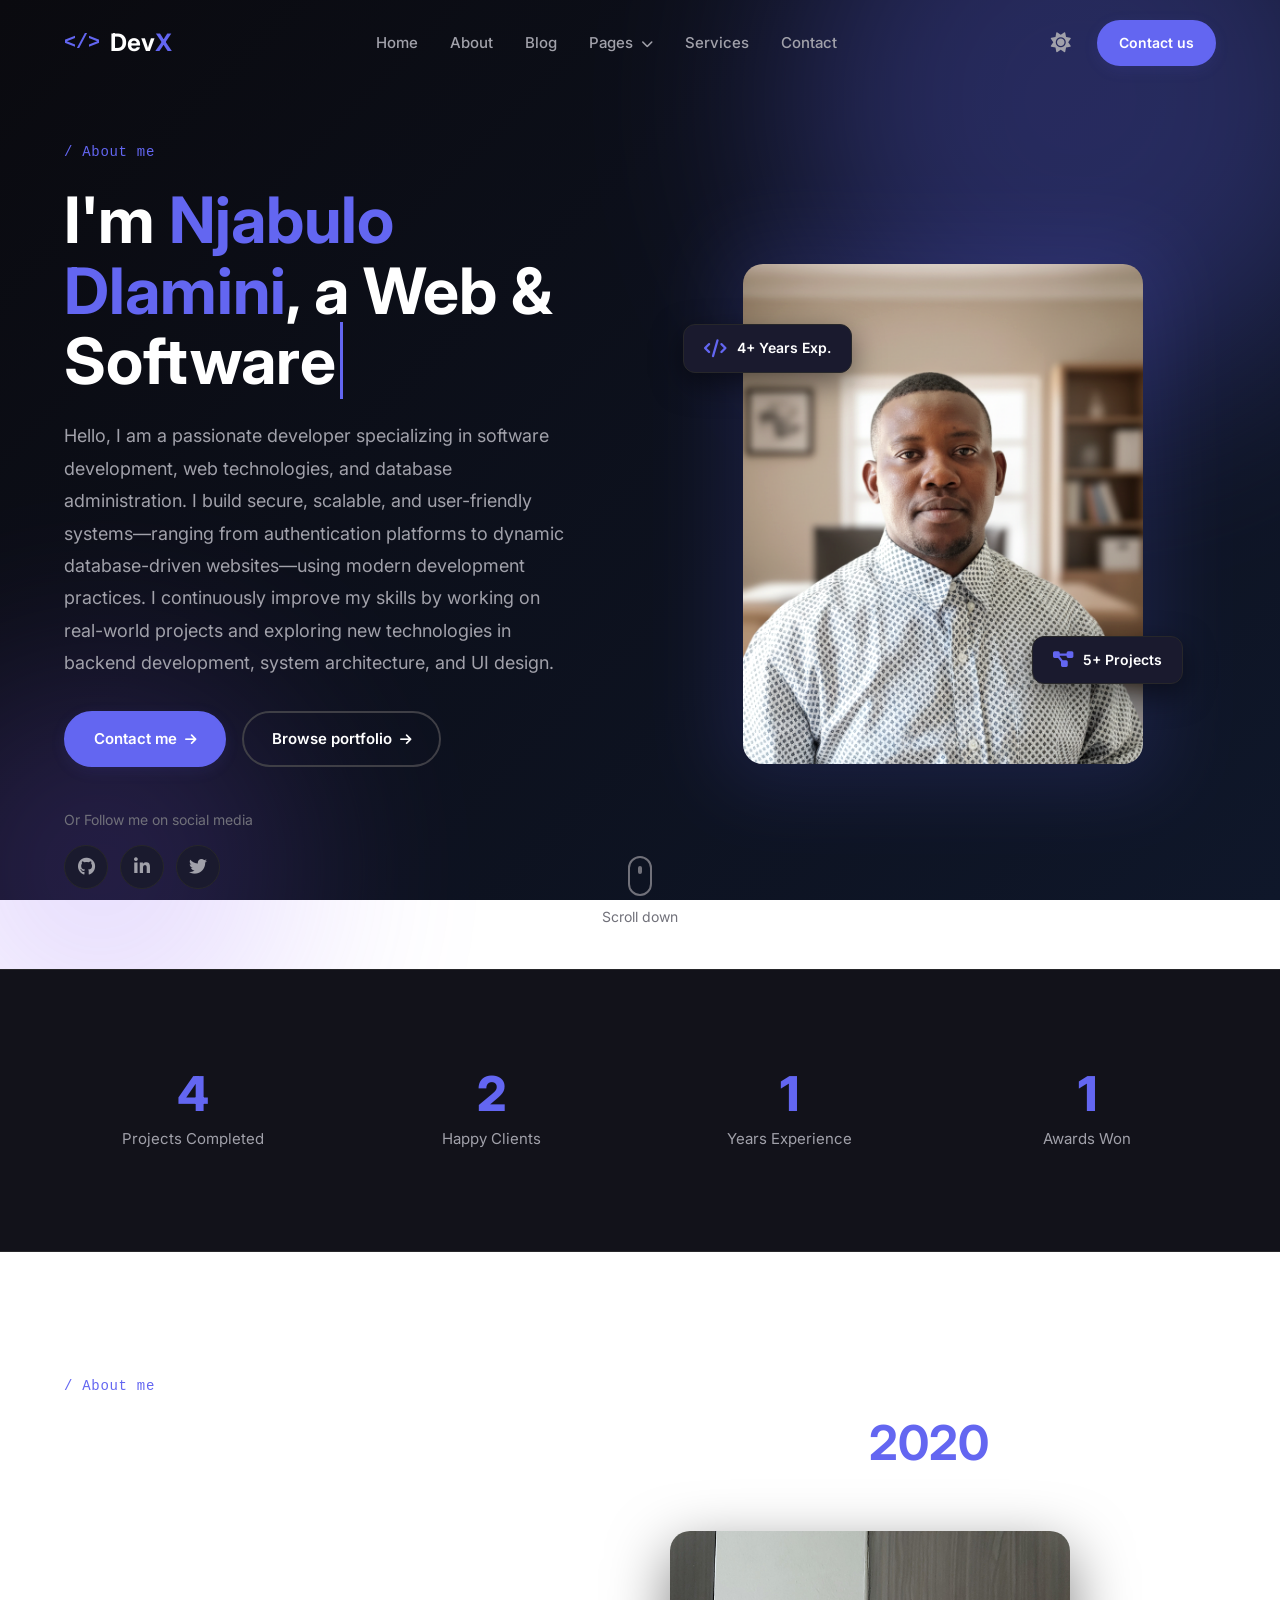
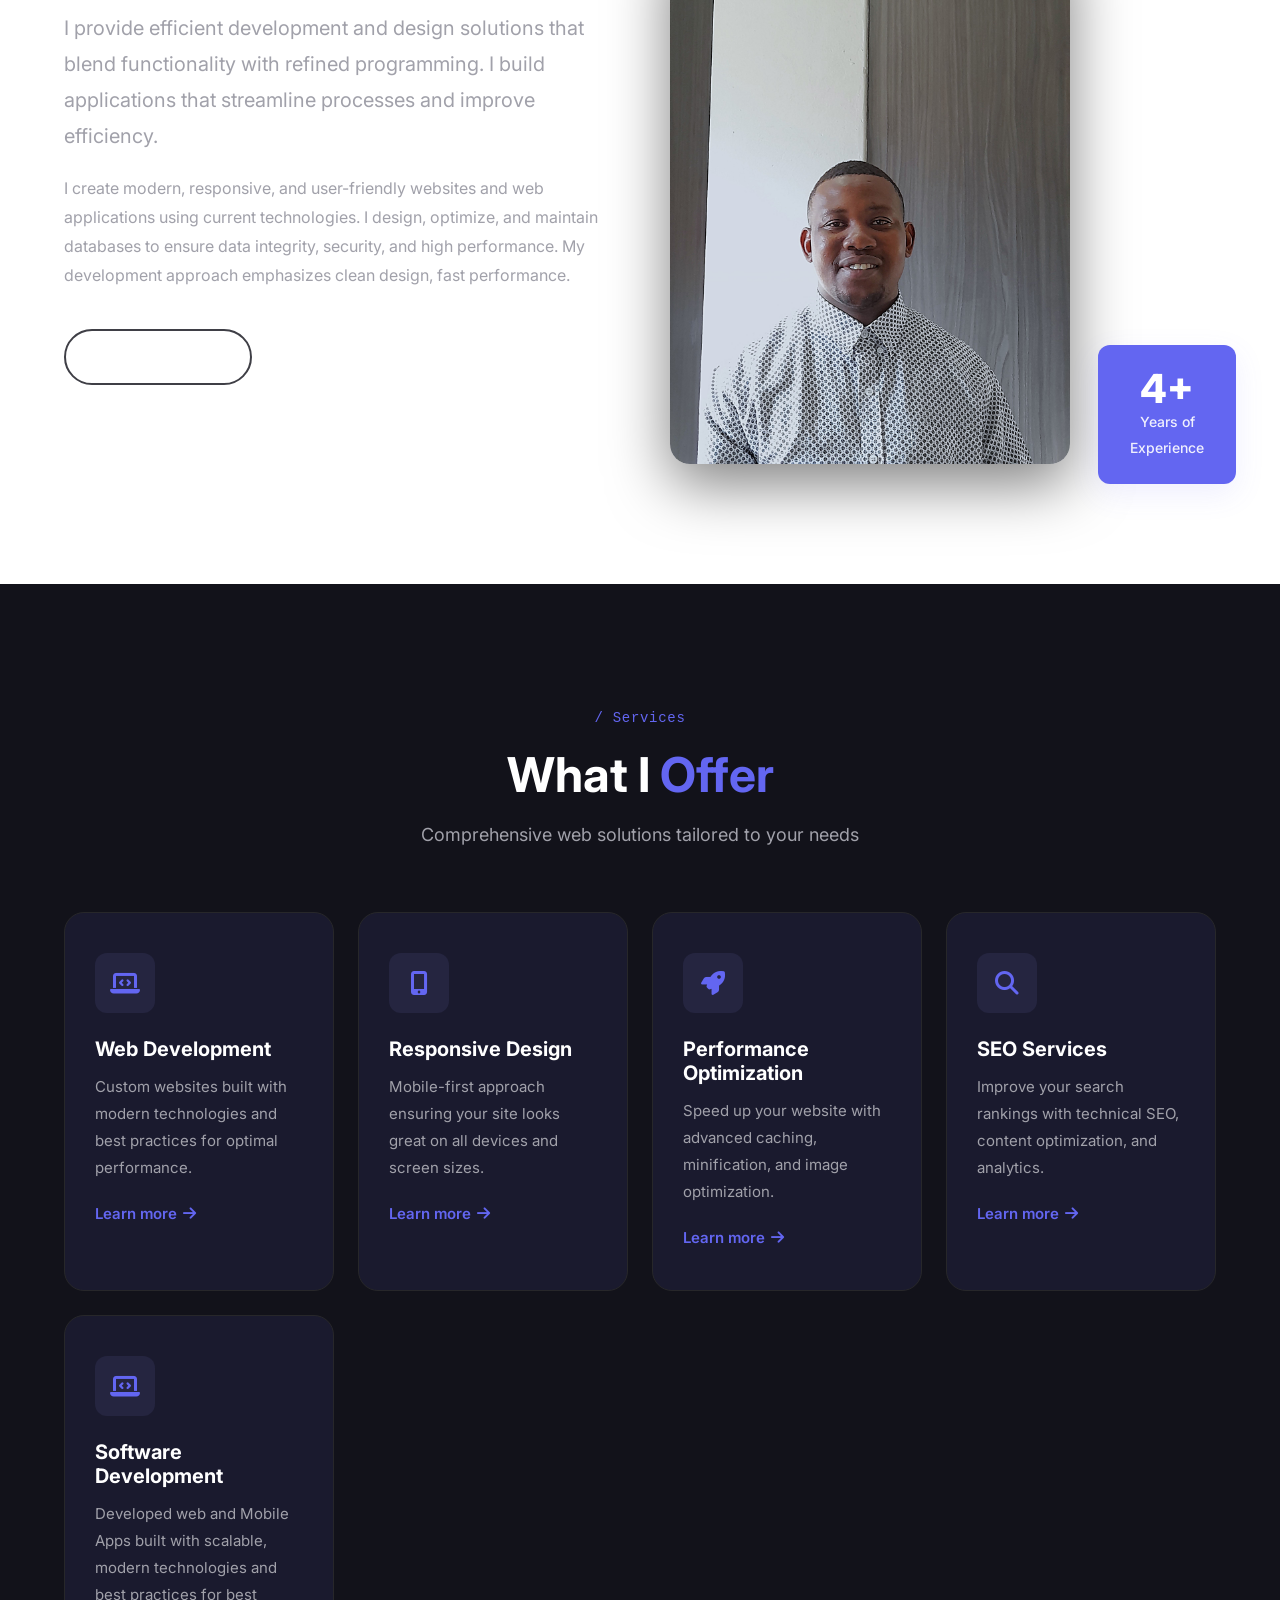
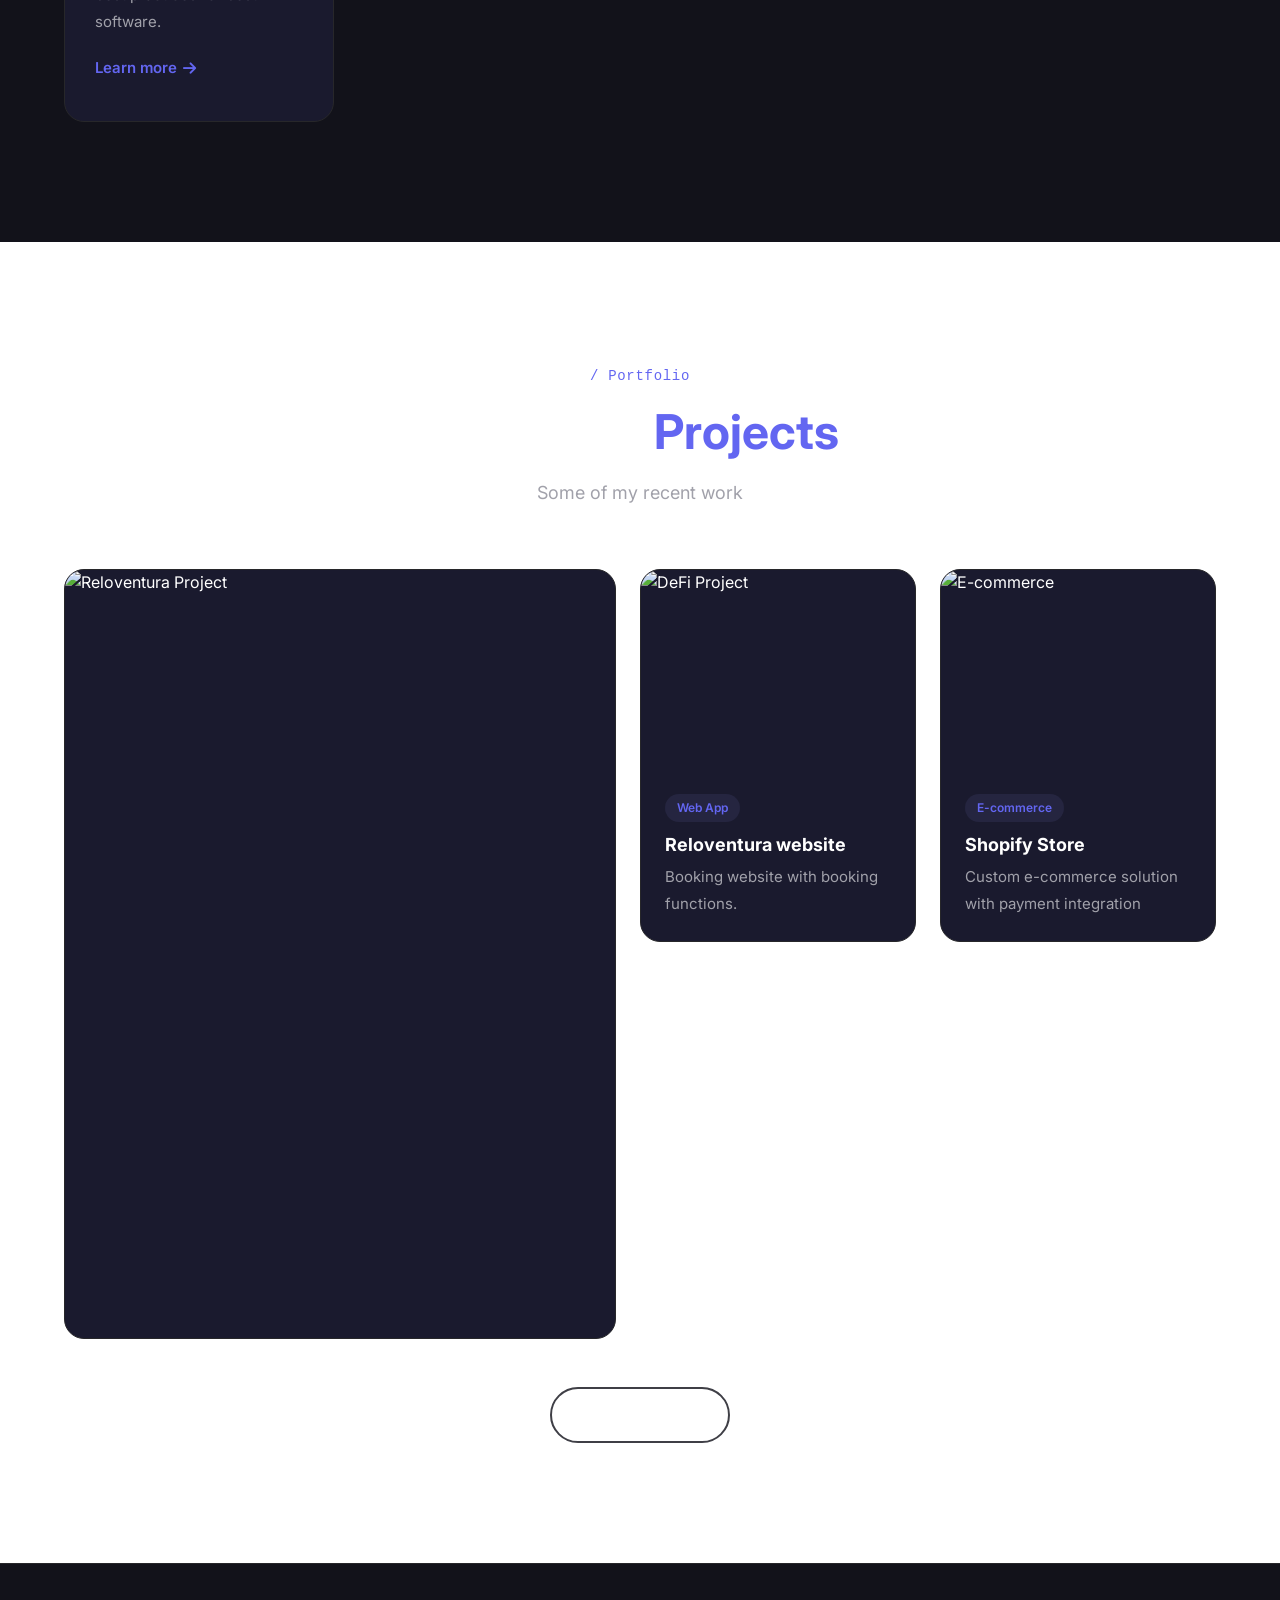
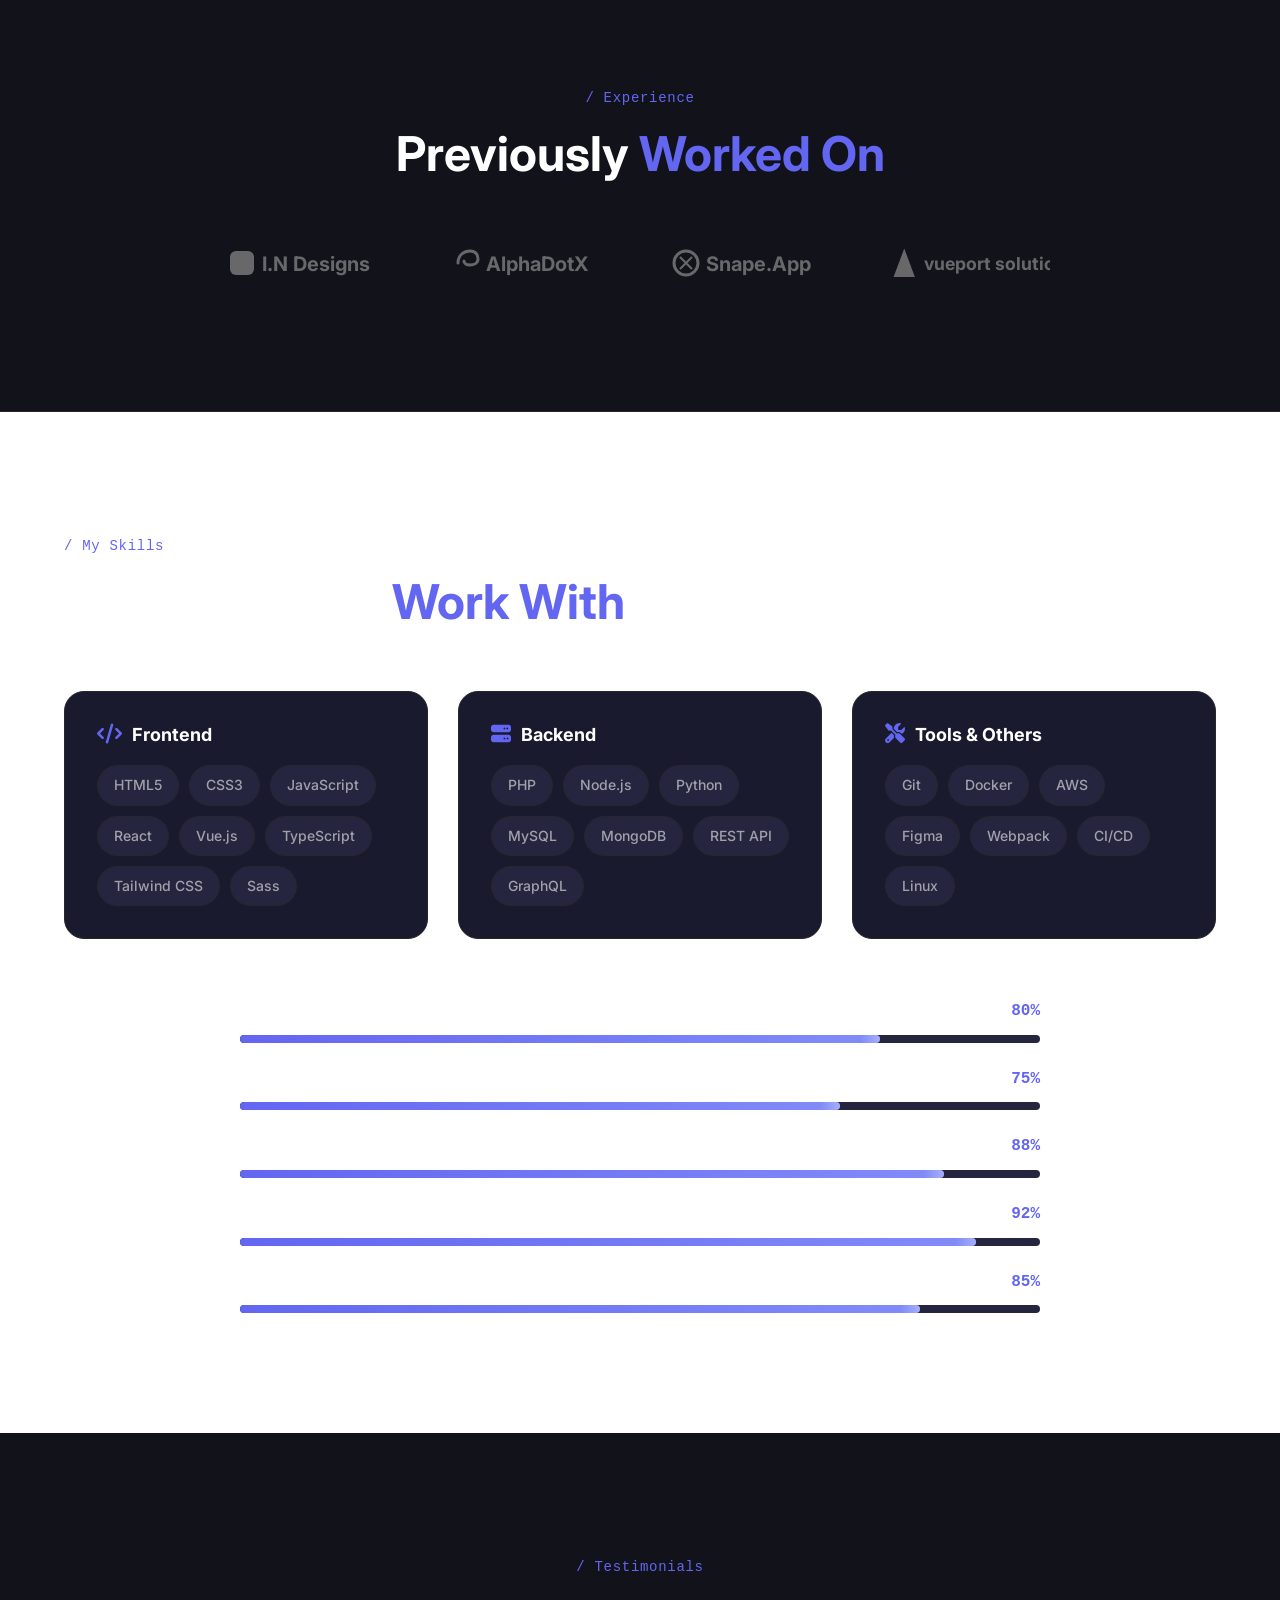
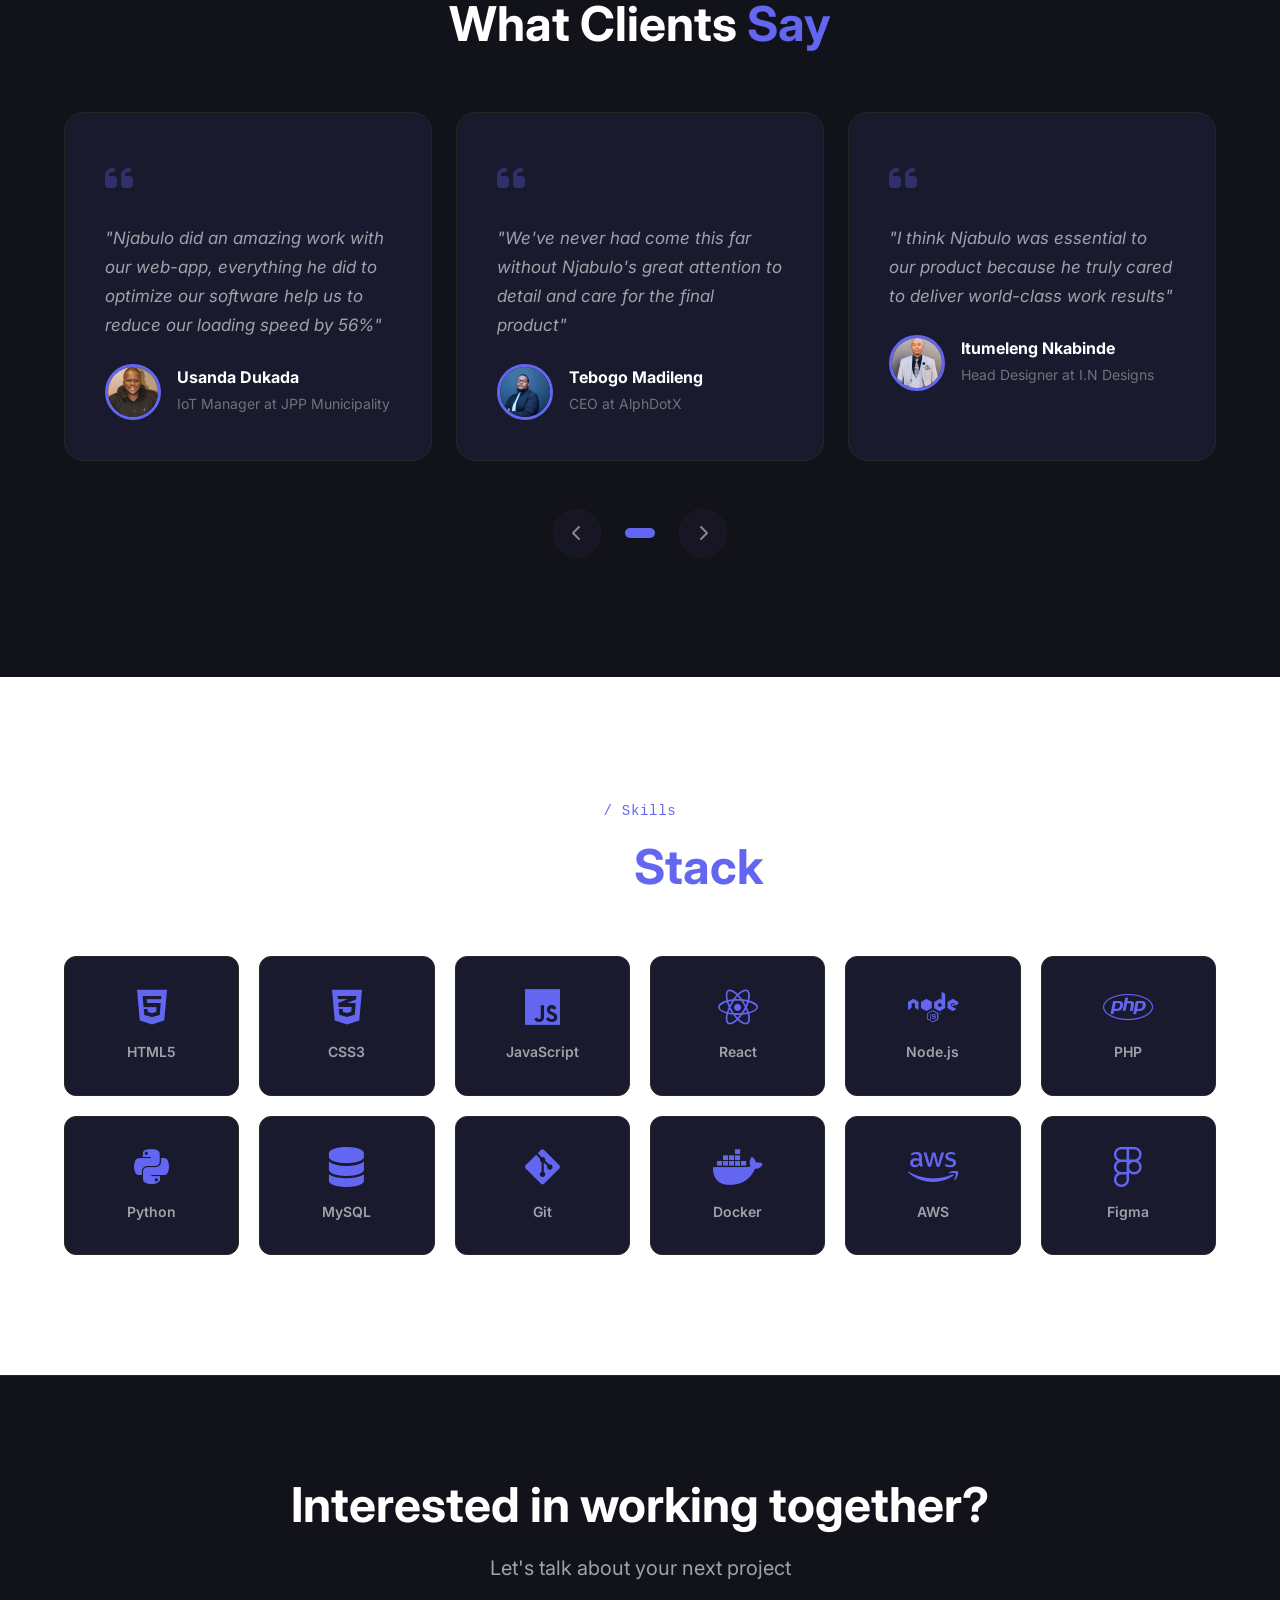
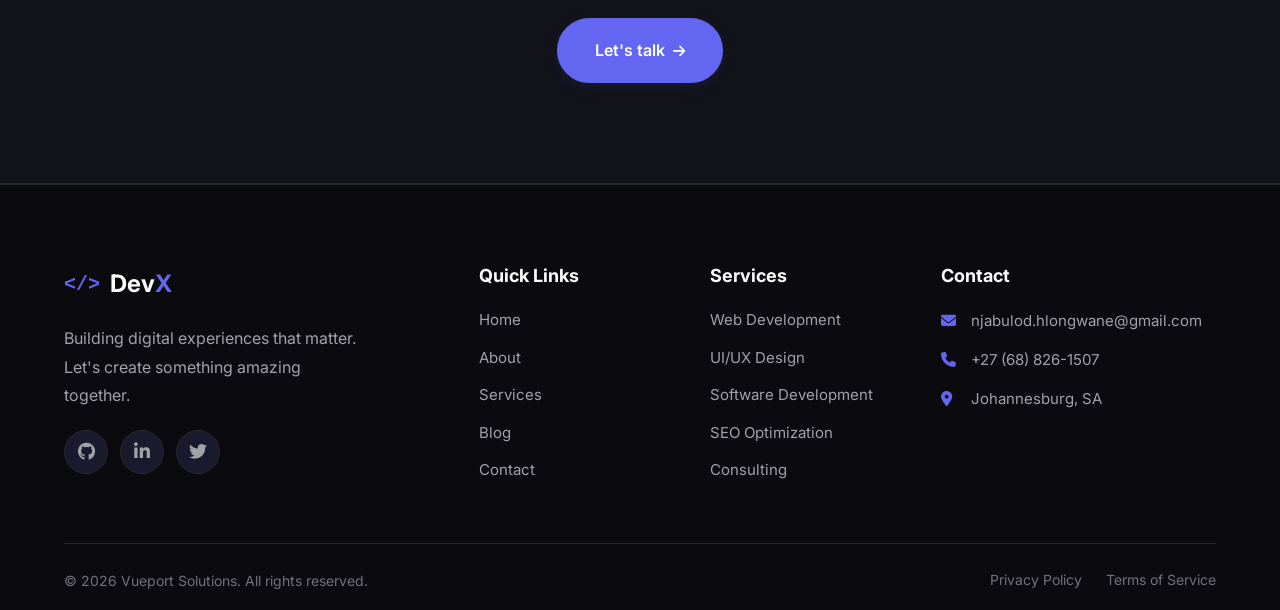
==== index.html @ f5162a0b "pushing my  portfolio" ====
<!DOCTYPE html>
<html lang="en">
<head>
    <meta charset="UTF-8">
    <meta name="viewport" content="width=device-width, initial-scale=1.0">
    <title>John - Web Developer Portfolio</title>
    <meta name="description" content="Professional web developer portfolio showcasing projects and services">
    <link rel="preconnect" href="https://fonts.googleapis.com">
    <link rel="preconnect" href="https://fonts.gstatic.com" crossorigin>
    <link href="https://fonts.googleapis.com/css2?family=Inter:wght@300;400;500;600;700;800&display=swap" rel="stylesheet">
    <link rel="stylesheet" href="css/style.css">
    <link rel="stylesheet" href="css/animations.css">
    <link rel="stylesheet" href="css/responsive.css">
    <link rel="stylesheet" href="https://cdnjs.cloudflare.com/ajax/libs/font-awesome/6.4.0/css/all.min.css">
</head>
<body>
    <!-- Navigation -->
    <nav class="navbar" id="navbar">
        <div class="container nav-container">
            <a href="index.html" class="logo">
                <span class="logo-icon">&lt;/&gt;</span>
                <span class="logo-text">Dev<span class="highlight">X</span></span>
            </a>

            <ul class="nav-menu" id="navMenu">
                <li><a href="index.html" class="nav-link active">Home</a></li>
                <li><a href="about.html" class="nav-link">About</a></li>
                <li><a href="blog.html" class="nav-link">Blog</a></li>
                <li class="dropdown">
                    <a href="#" class="nav-link">Pages <i class="fas fa-chevron-down"></i></a>
                    <ul class="dropdown-menu">
                        <li><a href="services.html">Services</a></li>
                        <li><a href="#portfolio">Portfolio</a></li>
                        <li><a href="#testimonials">Testimonials</a></li>
                    </ul>
                </li>
                <li><a href="services.html" class="nav-link">Services</a></li>
                <li><a href="contact.html" class="nav-link">Contact</a></li>
            </ul>

            <div class="nav-actions">
                <button class="theme-toggle" id="themeToggle" aria-label="Toggle theme">
                    <i class="fas fa-moon"></i>
                </button>
                <a href="contact.html" class="btn btn-primary btn-sm">Contact us</a>
                <button class="hamburger" id="hamburger" aria-label="Menu">
                    <span></span>
                    <span></span>
                    <span></span>
                </button>
            </div>
        </div>
    </nav>

    <!-- Hero Section -->
    <section class="hero" id="home">
        <div class="hero-bg-elements">
            <div class="gradient-orb orb-1"></div>
            <div class="gradient-orb orb-2"></div>
        </div>
        <div class="container">
            <div class="hero-content">
                <div class="hero-text">
                    <p class="hero-subtitle">/ About me</p>
                    <h1 class="hero-title">
                        I'm <span class="highlight">Njabulo Dlamini</span>, a 
                        <span class="typewriter">Web & Software Developer</span>
                    </h1>
                    <p class="hero-description">
                        Hello, I am a passionate developer specializing in software development, web technologies, and database administration. I build secure, scalable, and user-friendly systems—ranging from authentication platforms to dynamic database-driven websites—using modern development practices. I continuously improve my skills by working on real-world projects and exploring new technologies in backend development, system architecture, and UI design.
                    </p>
                    <div class="hero-buttons">
                        <a href="contact.html" class="btn btn-primary">
                            Contact me <i class="fas fa-arrow-right"></i>
                        </a>
                        <a href="#portfolio" class="btn btn-outline">
                            Browse portfolio <i class="fas fa-arrow-right"></i>
                        </a>
                    </div>
                    <div class="hero-social">
                        <p>Or Follow me on social media</p>
                        <div class="social-links">
                            <a href="https://github.com/byprojecthub" class="social-link" aria-label="GitHub"><i class="fab fa-github"></i></a>
                            <a href="https://www.linkedin.com/in/njabulo-dlamini-58b66a268/" class="social-link" aria-label="LinkedIn"><i class="fab fa-linkedin-in"></i></a>
                            <a href="https://x.com/Colourerr" class="social-link" aria-label="Twitter"><i class="fab fa-twitter"></i></a>
                            
                        </div>
                    </div>
                </div>
                <div class="hero-image">
                    <div class="image-wrapper">
                        <img src="images/davinci_edit_image_1777971785451.png" alt="John - Web Developer" class="profile-img">
                        <div class="image-glow"></div>
                        <div class="floating-card card-1">
                            <i class="fas fa-code"></i>
                            <span>4+ Years Exp.</span>
                        </div>
                        <div class="floating-card card-2">
                            <i class="fas fa-project-diagram"></i>
                            <span>5+ Projects</span>
                        </div>
                    </div>
                </div>
            </div>
        </div>
        <div class="scroll-indicator">
            <div class="mouse">
                <div class="wheel"></div>
            </div>
            <span>Scroll down</span>
        </div>
    </section>

    <!-- Stats Section -->
    <section class="stats">
        <div class="container">
            <div class="stats-grid">
                <div class="stat-item" data-count="5">
                    <span class="stat-number">0</span>
                    <span class="stat-label">Projects Completed</span>
                </div>
                <div class="stat-item" data-count="3">
                    <span class="stat-number">0</span>
                    <span class="stat-label">Happy Clients</span>
                </div>
                <div class="stat-item" data-count="2">
                    <span class="stat-number">0</span>
                    <span class="stat-label">Years Experience</span>
                </div>
                <div class="stat-item" data-count="2">
                    <span class="stat-number">0</span>
                    <span class="stat-label">Awards Won</span>
                </div>
            </div>
        </div>
    </section>

    <!-- About Preview Section -->
    <section class="about-preview" id="about">
        <div class="container">
            <div class="section-header">
                <span class="section-tag">/ About me</span>
                <h2 class="section-title">I've been developing websites since <span class="highlight">2020</span></h2>
            </div>
            <div class="about-grid">
                <div class="about-text">
                    <p class="lead">
                        I provide efficient development and design solutions that blend functionality with refined programming.  I build applications that streamline processes and improve efficiency.  
                    </p>
                    <p>
                        I create modern, responsive, and user-friendly websites and web applications using current technologies. I design, optimize, and maintain databases to ensure data integrity, security, and high performance. My development approach emphasizes clean design, fast performance.
                    </p>
                    <a href="about.html" class="btn btn-outline">
                        More about me <i class="fas fa-arrow-right"></i>
                    </a>
                </div>
                <div class="about-image">
                    <img src="images/20260505_095414[1].jpg" alt="About John">
                    <div class="experience-badge">
                        <span class="exp-number">4+</span>
                        <span class="exp-text">Years of<br>Experience</span>
                    </div>
                </div>
            </div>
        </div>
    </section>

    <!-- Services Section -->
    <section class="services" id="services">
        <div class="container">
            <div class="section-header center">
                <span class="section-tag">/ Services</span>
                <h2 class="section-title">What I <span class="highlight">Offer</span></h2>
                <p class="section-desc">Comprehensive web solutions tailored to your needs</p>
            </div>
            <div class="services-grid">
                <div class="service-card">
                    <div class="service-icon">
                        <i class="fas fa-laptop-code"></i>
                    </div>
                    <h3>Web Development</h3>
                    <p>Custom websites built with modern technologies and best practices for optimal performance.</p>
                    <a href="services.html" class="service-link">Learn more <i class="fas fa-arrow-right"></i></a>
                </div>
                <div class="service-card">
                    <div class="service-icon">
                        <i class="fas fa-mobile-alt"></i>
                    </div>
                    <h3>Responsive Design</h3>
                    <p>Mobile-first approach ensuring your site looks great on all devices and screen sizes.</p>
                    <a href="services.html" class="service-link">Learn more <i class="fas fa-arrow-right"></i></a>
                </div>
                <div class="service-card">
                    <div class="service-icon">
                        <i class="fas fa-rocket"></i>
                    </div>
                    <h3>Performance Optimization</h3>
                    <p>Speed up your website with advanced caching, minification, and image optimization.</p>
                    <a href="services.html" class="service-link">Learn more <i class="fas fa-arrow-right"></i></a>
                </div>
                <div class="service-card">
                    <div class="service-icon">
                        <i class="fas fa-search"></i>
                    </div>
                    <h3>SEO Services</h3>
                    <p>Improve your search rankings with technical SEO, content optimization, and analytics.</p>
                    <a href="services.html" class="service-link">Learn more <i class="fas fa-arrow-right"></i></a>
                </div>
                <div class="service-card">
                    <div class="service-icon">
                        <i class="fas fa-laptop-code"></i>
                    </div>
                    <h3>Software Development</h3>
                    <p>Developed web and Mobile Apps built with scalable, modern technologies and best practices for best software.</p>
                    <a href="services.html" class="service-link">Learn more <i class="fas fa-arrow-right"></i></a>
                </div>
            </div>
        </div>
    </section>

    <!-- Portfolio Section -->
    <section class="portfolio" id="portfolio">
        <div class="container">
            <div class="section-header center">
                <span class="section-tag">/ Portfolio</span>
                <h2 class="section-title">Featured <span class="highlight">Projects</span></h2>
                <p class="section-desc">Some of my recent work</p>
            </div>
            <div class="portfolio-grid">
                <div class="portfolio-card featured">
                    <div class="portfolio-image">
                        <img src="https://images.unsplash.com/photo-1460925895917-afdab827c52f?w=600&h=400&fit=crop" alt="Reloventura Project">
                        <div class="portfolio-overlay">
                            <a href="#" class="btn btn-primary">View Project</a>
                        </div>
                    </div>
                    <div class="portfolio-info">
                        <span class="portfolio-tag">SAAS App</span>
                        <h3>Finlytics Dashboard</h3>
                        <p>Modern analytics dashboard with real-time data visualization</p>
                    </div>
                </div>
                <div class="portfolio-card">
                    <div class="portfolio-image">
                        <img src="https://images.unsplash.com/photo-1551288049-bebda4e38f71?w=600&h=400&fit=crop" alt="DeFi Project">
                        <div class="portfolio-overlay">
                            <a href="#" class="btn btn-primary">View Project</a>
                        </div>
                    </div>
                    <div class="portfolio-info">
                        <span class="portfolio-tag">Web App</span>
                        <h3>Reloventura website</h3>
                        <p>Booking website with booking functions.</p>
                    </div>
                </div>
                <div class="portfolio-card">
                    <div class="portfolio-image">
                        <img src="https://images.unsplash.com/photo-1559028012-481c04fa702d?w=600&h=400&fit=crop" alt="E-commerce">
                        <div class="portfolio-overlay">
                            <a href="#" class="btn btn-primary">View Project</a>
                        </div>
                    </div>
                    <div class="portfolio-info">
                        <span class="portfolio-tag">E-commerce</span>
                        <h3>Shopify Store</h3>
                        <p>Custom e-commerce solution with payment integration</p>
                    </div>
                </div>
            </div>
            <div class="center-btn">
                <a href="#" class="btn btn-outline">View Projects <i class="fas fa-arrow-right"></i></a>
            </div>
        </div>
    </section>



    <!-- Clients / Previously Worked On Section -->
    <section class="clients">
        <div class="container">
            <div class="section-header center">
                <span class="section-tag">/ Experience</span>
                <h2 class="section-title">Previously <span class="highlight">Worked On</span></h2>
            </div>
            <div class="clients-logos">
                <div class="client-logo">
                    <svg viewBox="0 0 160 40" fill="currentColor">
                        <rect x="0" y="8" width="24" height="24" rx="6" fill="var(--text-secondary)"/>
                        <text x="32" y="28" font-family="Inter, sans-serif" font-size="20" font-weight="700" fill="var(--text-secondary)">I.N Designs</text>
                    </svg>
                </div>
                <div class="client-logo">
                    <svg viewBox="0 0 160 40" fill="currentColor">
                        <path d="M8 20C8 12 14 8 20 8C26 8 28 12 28 16C28 20 24 22 20 22C16 22 14 20 14 18" stroke="var(--text-secondary)" stroke-width="3" fill="none" stroke-linecap="round"/>
                        <text x="36" y="28" font-family="Inter, sans-serif" font-size="20" font-weight="700" fill="var(--text-secondary)">AlphaDotX</text>
                    </svg>
                </div>
                <div class="client-logo">
                    <svg viewBox="0 0 160 40" fill="currentColor">
                        <circle cx="16" cy="20" r="12" stroke="var(--text-secondary)" stroke-width="3" fill="none"/>
                        <path d="M10 14L22 26M22 14L10 26" stroke="var(--text-secondary)" stroke-width="2"/>
                        <text x="36" y="28" font-family="Inter, sans-serif" font-size="20" font-weight="700" fill="var(--text-secondary)">Snape.App</text>
                    </svg>
                </div>
                <div class="client-logo">
                    <svg viewBox="0 0 180 40" fill="currentColor">
                        <polygon points="16,4 28,36 4,36" fill="var(--text-secondary)"/>
                        <text x="38" y="28" font-family="Inter, sans-serif" font-size="20" font-weight="700" fill="var(--text-secondary)">vueport solutions business</text>
                    </svg>
                </div>
            </div>
        </div>
    </section>

    <!-- My Skills Section -->
    <section class="skills-section" id="skills">
        <div class="container">
            <div class="section-header">
                <span class="section-tag">/ My Skills</span>
                <h2 class="section-title">Technologies I <span class="highlight">Work With</span></h2>
            </div>
            <div class="skills-showcase">
                <div class="skill-category">
                    <h3><i class="fas fa-code"></i> Frontend</h3>
                    <div class="skill-tags">
                        <span class="skill-tag">HTML5</span>
                        <span class="skill-tag">CSS3</span>
                        <span class="skill-tag">JavaScript</span>
                        <span class="skill-tag">React</span>
                        <span class="skill-tag">Vue.js</span>
                        <span class="skill-tag">TypeScript</span>
                        <span class="skill-tag">Tailwind CSS</span>
                        <span class="skill-tag">Sass</span>
                    </div>
                </div>
                <div class="skill-category">
                    <h3><i class="fas fa-server"></i> Backend</h3>
                    <div class="skill-tags">
                        <span class="skill-tag">PHP</span>
                        <span class="skill-tag">Node.js</span>
                        <span class="skill-tag">Python</span>
                        <span class="skill-tag">MySQL</span>
                        <span class="skill-tag">MongoDB</span>
                        <span class="skill-tag">REST API</span>
                        <span class="skill-tag">GraphQL</span>
                    </div>
                </div>
                <div class="skill-category">
                    <h3><i class="fas fa-tools"></i> Tools & Others</h3>
                    <div class="skill-tags">
                        <span class="skill-tag">Git</span>
                        <span class="skill-tag">Docker</span>
                        <span class="skill-tag">AWS</span>
                        <span class="skill-tag">Figma</span>
                        <span class="skill-tag">Webpack</span>
                        <span class="skill-tag">CI/CD</span>
                        <span class="skill-tag">Linux</span>
                    </div>
                </div>
            </div>
            <div class="skills-progress">
                <div class="progress-item">
                    <div class="progress-header">
                        <span>JavaScript / TypeScript</span>
                        <span>80%</span>
                    </div>
                    <div class="progress-bar">
                        <div class="progress-fill" style="width: 80%"></div>
                    </div>
                </div>
                <div class="progress-item">
                    <div class="progress-header">
                        <span>React / Vue.js</span>
                        <span>75%</span>
                    </div>
                    <div class="progress-bar">
                        <div class="progress-fill" style="width: 75%"></div>
                    </div>
                </div>
                <div class="progress-item">
                    <div class="progress-header">
                        <span>PHP / Node.js</span>
                        <span>88%</span>
                    </div>
                    <div class="progress-bar">
                        <div class="progress-fill" style="width: 88%"></div>
                    </div>
                </div>
                <div class="progress-item">
                    <div class="progress-header">
                        <span>CSS / Tailwind / Sass</span>
                        <span>92%</span>
                    </div>
                    <div class="progress-bar">
                        <div class="progress-fill" style="width: 92%"></div>
                    </div>
                </div>
                <div class="progress-item">
                    <div class="progress-header">
                        <span>Database Design</span>
                        <span>85%</span>
                    </div>
                    <div class="progress-bar">
                        <div class="progress-fill" style="width: 85%"></div>
                    </div>
                </div>
            </div>
        </div>
    </section>

    <!-- Testimonials Section -->
    <section class="testimonials" id="testimonials">
        <div class="container">
            <div class="section-header center">
                <span class="section-tag">/ Testimonials</span>
                <h2 class="section-title">What Clients <span class="highlight">Say</span></h2>
            </div>
            <div class="testimonials-slider">
                <div class="testimonials-track" id="testimonialsTrack">
                    <div class="testimonial-card">
                        <div class="quote-icon"><i class="fas fa-quote-left"></i></div>
                        <p class="testimonial-text">"Njabulo did an amazing work with our web-app, everything he did to optimize our software help us to reduce our loading speed by 56%"</p>
                        <div class="testimonial-author">
                            <img src="images/1693231488495.jpeg" alt="Usanda" class="author-img">
                            <div class="author-info">
                                <h4>Usanda Dukada</h4>
                                <span>IoT Manager at JPP Municipality</span>
                            </div>
                        </div>
                    </div>
                    <div class="testimonial-card">
                        <div class="quote-icon"><i class="fas fa-quote-left"></i></div>
                        <p class="testimonial-text">"We've never had come this far without Njabulo's great attention to detail and care for the final product"</p>
                        <div class="testimonial-author">
                            <img src="images/1777388537021.png" alt="Tebogo" class="author-img">
                            <div class="author-info">
                                <h4>Tebogo Madileng</h4>
                                <span>CEO at AlphDotX</span>
                            </div>
                        </div>
                    </div>
                    <div class="testimonial-card">
                        <div class="quote-icon"><i class="fas fa-quote-left"></i></div>
                        <p class="testimonial-text">"I think Njabulo was essential to our product because he truly cared to deliver world-class work results"</p>
                        <div class="testimonial-author">
                            <img src="images/1694008468595.jpeg" alt="Itumeleng" class="author-img">
                            <div class="author-info">
                                <h4>Itumeleng Nkabinde</h4>
                                <span>Head Designer at I.N Designs</span>
                            </div>
                        </div>
                    </div>
                </div>
                <div class="slider-controls">
                    <button class="slider-btn prev" id="prevBtn" aria-label="Previous"><i class="fas fa-chevron-left"></i></button>
                    <div class="slider-dots" id="sliderDots"></div>
                    <button class="slider-btn next" id="nextBtn" aria-label="Next"><i class="fas fa-chevron-right"></i></button>
                </div>
            </div>
        </div>
    </section>

    <!-- Skills Section -->
    <section class="skills">
        <div class="container">
            <div class="section-header center">
                <span class="section-tag">/ Skills</span>
                <h2 class="section-title">Tech <span class="highlight">Stack</span></h2>
            </div>
            <div class="skills-grid">
                <div class="skill-item"><i class="fab fa-html5"></i><span>HTML5</span></div>
                <div class="skill-item"><i class="fab fa-css3-alt"></i><span>CSS3</span></div>
                <div class="skill-item"><i class="fab fa-js"></i><span>JavaScript</span></div>
                <div class="skill-item"><i class="fab fa-react"></i><span>React</span></div>
                <div class="skill-item"><i class="fab fa-node"></i><span>Node.js</span></div>
                <div class="skill-item"><i class="fab fa-php"></i><span>PHP</span></div>
                <div class="skill-item"><i class="fab fa-python"></i><span>Python</span></div>
                <div class="skill-item"><i class="fas fa-database"></i><span>MySQL</span></div>
                <div class="skill-item"><i class="fab fa-git-alt"></i><span>Git</span></div>
                <div class="skill-item"><i class="fab fa-docker"></i><span>Docker</span></div>
                <div class="skill-item"><i class="fab fa-aws"></i><span>AWS</span></div>
                <div class="skill-item"><i class="fab fa-figma"></i><span>Figma</span></div>
            </div>
        </div>
    </section>

    <!-- CTA Section -->
    <section class="cta-section" id="contact">
        <div class="container">
            <div class="cta-content">
                <h2>Interested in working together?</h2>
                <p>Let's talk about your next project</p>
                <a href="contact.html" class="btn btn-primary btn-lg">
                    Let's talk <i class="fas fa-arrow-right"></i>
                </a>
            </div>
        </div>
    </section>

    <!-- Footer -->
    <footer class="footer">
        <div class="container">
            <div class="footer-grid">
                <div class="footer-brand">
                    <a href="index.html" class="logo">
                        <span class="logo-icon">&lt;/&gt;</span>
                        <span class="logo-text">Dev<span class="highlight">X</span></span>
                    </a>
                    <p>Building digital experiences that matter. Let's create something amazing together.</p>
                    <div class="social-links">
                        <a href="https://github.com/byprojecthub" class="social-link" aria-label="GitHub"><i class="fab fa-github"></i></a>
                        <a href="https://www.linkedin.com/in/njabulo-dlamini-58b66a268/" class="social-link" aria-label="LinkedIn"><i class="fab fa-linkedin-in"></i></a>
                        <a href="https://x.com/Colourerr" class="social-link" aria-label="Twitter"><i class="fab fa-twitter"></i></a>
                        
                    </div>
                </div>
                <div class="footer-links">
                    <h4>Quick Links</h4>
                    <ul>
                        <li><a href="index.html">Home</a></li>
                        <li><a href="about.html">About</a></li>
                        <li><a href="services.html">Services</a></li>
                        <li><a href="blog.html">Blog</a></li>
                        <li><a href="contact.html">Contact</a></li>
                    </ul>
                </div>
                <div class="footer-links">
                    <h4>Services</h4>
                    <ul>
                        <li><a href="#">Web Development</a></li>
                        <li><a href="#">UI/UX Design</a></li>
                        <li><a href="#">Software Development</a></li>
                        <li><a href="#">SEO Optimization</a></li>
                        <li><a href="#">Consulting</a></li>
                    </ul>
                </div>
                <div class="footer-contact">
                    <h4>Contact</h4>
                    <p><i class="fas fa-envelope"></i> njabulod.hlongwane@gmail.com</p>
                    <p><i class="fas fa-phone"></i> +27 (68) 826-1507</p>
                    <p><i class="fas fa-map-marker-alt"></i> Johannesburg, SA</p>
                </div>
            </div>
            <div class="footer-bottom">
                <p>&copy; 2026 Vueport Solutions. All rights reserved.</p>
                <div class="footer-legal">
                    <a href="#">Privacy Policy</a>
                    <a href="#">Terms of Service</a>
                </div>
            </div>
        </div>
    </footer>

    <!-- Toast Notification -->
    <div class="toast" id="toast"></div>

    <script src="js/main.js"></script>
    <script src="js/slider.js"></script>
</body>
</html>
---- css/style.css ----
/* ========================================
   Developer Portfolio - Main Stylesheet
   Supports Dark & Light Themes
   ======================================== */

/* CSS Variables - Dark Theme (Default) */
:root {
    /* Colors */
    --bg-primary: #0a0a0f;
    --bg-secondary: #12121a;
    --bg-card: #1a1a2e;
    --bg-hover: #252540;
    --accent: #6366f1;
    --accent-light: #818cf8;
    --accent-dark: #4f46e5;
    --text-primary: #ffffff;
    --text-secondary: #a1a1aa;
    --text-muted: #71717a;
    --border: #27272a;
    --border-light: #3f3f46;
    --shadow: rgba(0, 0, 0, 0.5);
    --shadow-card: rgba(99, 102, 241, 0.1);
    --gradient-start: #0a0a0f;
    --gradient-end: #0f172a;
    --overlay: rgba(10, 10, 15, 0.8);

    /* Typography */
    --font-primary: 'Inter', -apple-system, BlinkMacSystemFont, sans-serif;
    --font-mono: 'Fira Code', monospace;

    /* Spacing */
    --section-padding: 120px;
    --container-max: 1200px;
    --container-padding: 24px;

    /* Transitions */
    --transition-fast: 0.2s ease;
    --transition-normal: 0.3s ease;
    --transition-slow: 0.5s ease;

    /* Border Radius */
    --radius-sm: 8px;
    --radius-md: 12px;
    --radius-lg: 20px;
    --radius-full: 9999px;
}

/* Light Theme */
[data-theme="light"] {
    --bg-primary: #fafafa;
    --bg-secondary: #ffffff;
    --bg-card: #f4f4f5;
    --bg-hover: #e4e4e7;
    --accent: #4f46e5;
    --accent-light: #6366f1;
    --accent-dark: #4338ca;
    --text-primary: #18181b;
    --text-secondary: #52525b;
    --text-muted: #a1a1aa;
    --border: #e4e4e7;
    --border-light: #d4d4d8;
    --shadow: rgba(0, 0, 0, 0.08);
    --shadow-card: rgba(79, 70, 229, 0.08);
    --gradient-start: #fafafa;
    --gradient-end: #f0f0f5;
    --overlay: rgba(255, 255, 255, 0.9);
}

/* Reset & Base */
*, *::before, *::after {
    margin: 0;
    padding: 0;
    box-sizing: border-box;
}

html {
    scroll-behavior: smooth;
    font-size: 16px;
}

body {
    font-family: var(--font-primary);
    background: linear-gradient(135deg, var(--gradient-start) 0%, var(--gradient-end) 100%);
    background-attachment: fixed;
    color: var(--text-primary);
    line-height: 1.6;
    overflow-x: hidden;
    transition: background var(--transition-normal), color var(--transition-normal);
}

a {
    text-decoration: none;
    color: inherit;
    transition: color var(--transition-fast);
}

img {
    max-width: 100%;
    height: auto;
    display: block;
}

ul {
    list-style: none;
}

/* Container */
.container {
    max-width: var(--container-max);
    margin: 0 auto;
    padding: 0 var(--container-padding);
    width: 100%;
}

/* ========================================
   Typography
   ======================================== */

h1, h2, h3, h4, h5, h6 {
    font-weight: 700;
    line-height: 1.2;
    color: var(--text-primary);
}

h1 { font-size: clamp(2.5rem, 5vw, 4rem); }
h2 { font-size: clamp(2rem, 4vw, 3rem); }
h3 { font-size: clamp(1.25rem, 2vw, 1.5rem); }
h4 { font-size: 1.125rem; }

p {
    color: var(--text-secondary);
    line-height: 1.8;
}

.lead {
    font-size: 1.25rem;
    font-weight: 400;
    color: var(--text-secondary);
}

.highlight {
    color: var(--accent);
    font-weight: 700;
}

/* Section Headers */
.section-header {
    margin-bottom: 60px;
}

.section-header.center {
    text-align: center;
    max-width: 600px;
    margin-left: auto;
    margin-right: auto;
}

.section-tag {
    display: inline-block;
    font-family: var(--font-mono);
    font-size: 0.875rem;
    color: var(--accent);
    margin-bottom: 16px;
    letter-spacing: 0.05em;
}

.section-title {
    margin-bottom: 16px;
}

.section-desc {
    font-size: 1.125rem;
    color: var(--text-secondary);
}

/* ========================================
   Buttons
   ======================================== */

.btn {
    display: inline-flex;
    align-items: center;
    gap: 8px;
    padding: 14px 28px;
    font-family: var(--font-primary);
    font-size: 0.9375rem;
    font-weight: 600;
    border-radius: var(--radius-full);
    border: 2px solid transparent;
    cursor: pointer;
    transition: all var(--transition-normal);
    text-decoration: none;
}

.btn-primary {
    background: var(--accent);
    color: white;
    border-color: var(--accent);
    box-shadow: 0 4px 15px var(--shadow-card);
}

.btn-primary:hover {
    background: var(--accent-dark);
    border-color: var(--accent-dark);
    transform: translateY(-2px);
    box-shadow: 0 8px 25px var(--shadow-card);
}

.btn-outline {
    background: transparent;
    color: var(--text-primary);
    border-color: var(--border-light);
}

.btn-outline:hover {
    background: var(--accent);
    border-color: var(--accent);
    color: white;
    transform: translateY(-2px);
}

.btn-sm {
    padding: 10px 20px;
    font-size: 0.875rem;
}

.btn-lg {
    padding: 18px 36px;
    font-size: 1rem;
}

.btn i {
    font-size: 0.875em;
    transition: transform var(--transition-fast);
}

.btn:hover i {
    transform: translateX(4px);
}

/* ========================================
   Navigation
   ======================================== */

.navbar {
    position: fixed;
    top: 0;
    left: 0;
    right: 0;
    z-index: 1000;
    padding: 20px 0;
    transition: all var(--transition-normal);
    background: transparent;
}

.navbar.scrolled {
    background: var(--overlay);
    backdrop-filter: blur(20px);
    -webkit-backdrop-filter: blur(20px);
    padding: 12px 0;
    box-shadow: 0 2px 20px var(--shadow);
}

.nav-container {
    display: flex;
    align-items: center;
    justify-content: space-between;
}

.logo {
    display: flex;
    align-items: center;
    gap: 10px;
    font-weight: 700;
    font-size: 1.5rem;
}

.logo-icon {
    color: var(--accent);
    font-family: var(--font-mono);
    font-size: 1.25rem;
}

.logo-text {
    color: var(--text-primary);
}

.nav-menu {
    display: flex;
    align-items: center;
    gap: 32px;
}

.nav-link {
    font-size: 0.9375rem;
    font-weight: 500;
    color: var(--text-secondary);
    position: relative;
    padding: 8px 0;
}

.nav-link::after {
    content: '';
    position: absolute;
    bottom: 0;
    left: 0;
    width: 0;
    height: 2px;
    background: var(--accent);
    transition: width var(--transition-normal);
}

.nav-link:hover,
.nav-link.active {
    color: var(--text-primary);
}

.nav-link:hover::after,
.nav-link.active::after {
    width: 100%;
}

/* Dropdown */
.dropdown {
    position: relative;
}

.dropdown-menu {
    position: absolute;
    top: 100%;
    left: 0;
    background: var(--bg-card);
    border: 1px solid var(--border);
    border-radius: var(--radius-md);
    padding: 12px 0;
    min-width: 200px;
    opacity: 0;
    visibility: hidden;
    transform: translateY(10px);
    transition: all var(--transition-normal);
    box-shadow: 0 10px 40px var(--shadow);
}

.dropdown:hover .dropdown-menu {
    opacity: 1;
    visibility: visible;
    transform: translateY(0);
}

.dropdown-menu a {
    display: block;
    padding: 10px 20px;
    font-size: 0.9375rem;
    color: var(--text-secondary);
    transition: all var(--transition-fast);
}

.dropdown-menu a:hover {
    background: var(--bg-hover);
    color: var(--text-primary);
}

.dropdown i {
    font-size: 0.75rem;
    margin-left: 4px;
    transition: transform var(--transition-fast);
}

.dropdown:hover i {
    transform: rotate(180deg);
}

/* Nav Actions */
.nav-actions {
    display: flex;
    align-items: center;
    gap: 16px;
}

.theme-toggle {
    background: none;
    border: none;
    color: var(--text-secondary);
    font-size: 1.25rem;
    cursor: pointer;
    padding: 8px;
    border-radius: var(--radius-full);
    transition: all var(--transition-fast);
    width: 40px;
    height: 40px;
    display: flex;
    align-items: center;
    justify-content: center;
}

.theme-toggle:hover {
    background: var(--bg-hover);
    color: var(--accent);
}

/* Hamburger */
.hamburger {
    display: none;
    flex-direction: column;
    gap: 5px;
    background: none;
    border: none;
    cursor: pointer;
    padding: 5px;
}

.hamburger span {
    display: block;
    width: 24px;
    height: 2px;
    background: var(--text-primary);
    transition: all var(--transition-normal);
    border-radius: 2px;
}

.hamburger.active span:nth-child(1) {
    transform: rotate(45deg) translate(5px, 5px);
}

.hamburger.active span:nth-child(2) {
    opacity: 0;
}

.hamburger.active span:nth-child(3) {
    transform: rotate(-45deg) translate(5px, -5px);
}

/* ========================================
   Hero Section
   ======================================== */

.hero {
    min-height: 100vh;
    display: flex;
    align-items: center;
    padding: 140px 0 80px;
    position: relative;
    overflow: hidden;
}

.hero-bg-elements {
    position: absolute;
    inset: 0;
    pointer-events: none;
    overflow: hidden;
}

.gradient-orb {
    position: absolute;
    border-radius: 50%;
    filter: blur(100px);
    opacity: 0.3;
}

.orb-1 {
    width: 600px;
    height: 600px;
    background: var(--accent);
    top: -200px;
    right: -100px;
}

.orb-2 {
    width: 400px;
    height: 400px;
    background: #8b5cf6;
    bottom: -100px;
    left: -100px;
    opacity: 0.2;
}

.hero-content {
    display: grid;
    grid-template-columns: 1fr 1fr;
    gap: 60px;
    align-items: center;
    position: relative;
    z-index: 1;
}

.hero-subtitle {
    font-family: var(--font-mono);
    color: var(--accent);
    font-size: 0.875rem;
    margin-bottom: 20px;
    letter-spacing: 0.05em;
}

.hero-title {
    margin-bottom: 24px;
    line-height: 1.1;
}

.typewriter {
    display: inline;
    border-right: 3px solid var(--accent);
    animation: blink 0.75s step-end infinite;
    padding-right: 4px;
}

.hero-description {
    font-size: 1.125rem;
    margin-bottom: 32px;
    max-width: 500px;
}

.hero-buttons {
    display: flex;
    gap: 16px;
    margin-bottom: 40px;
    flex-wrap: wrap;
}

.hero-social {
    margin-top: 20px;
}

.hero-social p {
    font-size: 0.875rem;
    margin-bottom: 12px;
    color: var(--text-muted);
}

.social-links {
    display: flex;
    gap: 12px;
}

.social-link {
    width: 44px;
    height: 44px;
    border-radius: var(--radius-full);
    background: var(--bg-card);
    border: 1px solid var(--border);
    display: flex;
    align-items: center;
    justify-content: center;
    color: var(--text-secondary);
    font-size: 1.125rem;
    transition: all var(--transition-normal);
}

.social-link:hover {
    background: var(--accent);
    border-color: var(--accent);
    color: white;
    transform: translateY(-3px);
    box-shadow: 0 8px 20px var(--shadow-card);
}

/* Hero Image */
.hero-image {
    display: flex;
    justify-content: center;
    position: relative;
}

.image-wrapper {
    position: relative;
    display: inline-block;
}

.profile-img {
    width: 400px;
    height: 500px;
    object-fit: cover;
    border-radius: var(--radius-lg);
    position: relative;
    z-index: 2;
    filter: contrast(1.05);
}

.image-glow {
    position: absolute;
    inset: -20px;
    background: var(--accent);
    border-radius: var(--radius-lg);
    opacity: 0.15;
    filter: blur(40px);
    z-index: 1;
}

.floating-card {
    position: absolute;
    background: var(--bg-card);
    border: 1px solid var(--border);
    border-radius: var(--radius-md);
    padding: 12px 20px;
    display: flex;
    align-items: center;
    gap: 10px;
    font-size: 0.875rem;
    font-weight: 600;
    z-index: 3;
    box-shadow: 0 10px 30px var(--shadow);
    animation: float 3s ease-in-out infinite;
}

.floating-card i {
    color: var(--accent);
    font-size: 1.125rem;
}

.card-1 {
    top: 60px;
    left: -60px;
    animation-delay: 0s;
}

.card-2 {
    bottom: 80px;
    right: -40px;
    animation-delay: 1.5s;
}

/* Scroll Indicator */
.scroll-indicator {
    position: absolute;
    bottom: 40px;
    left: 50%;
    transform: translateX(-50%);
    display: flex;
    flex-direction: column;
    align-items: center;
    gap: 10px;
    color: var(--text-muted);
    font-size: 0.875rem;
    animation: bounce 2s infinite;
}

.mouse {
    width: 24px;
    height: 40px;
    border: 2px solid var(--text-muted);
    border-radius: var(--radius-full);
    position: relative;
}

.wheel {
    width: 4px;
    height: 8px;
    background: var(--text-muted);
    border-radius: var(--radius-full);
    position: absolute;
    top: 8px;
    left: 50%;
    transform: translateX(-50%);
    animation: scroll 2s infinite;
}

/* ========================================
   Stats Section
   ======================================== */

.stats {
    padding: 80px 0;
    background: var(--bg-secondary);
    border-top: 1px solid var(--border);
    border-bottom: 1px solid var(--border);
}

.stats-grid {
    display: grid;
    grid-template-columns: repeat(4, 1fr);
    gap: 40px;
    text-align: center;
}

.stat-item {
    padding: 20px;
}

.stat-number {
    display: block;
    font-size: 3rem;
    font-weight: 800;
    color: var(--accent);
    line-height: 1;
    margin-bottom: 8px;
}

.stat-label {
    font-size: 0.9375rem;
    color: var(--text-secondary);
}

/* ========================================
   About Preview Section
   ======================================== */

.about-preview {
    padding: var(--section-padding) 0;
}

.about-grid {
    display: grid;
    grid-template-columns: 1fr 1fr;
    gap: 60px;
    align-items: center;
}

.about-text p {
    margin-bottom: 20px;
}

.about-text .btn {
    margin-top: 20px;
}

.about-image {
    position: relative;
    display: inline-block;
}

.about-image img {
    border-radius: var(--radius-lg);
    width: 100%;
    max-width: 400px;
    box-shadow: 0 20px 60px var(--shadow);
}

.experience-badge {
    position: absolute;
    bottom: -20px;
    right: -20px;
    background: var(--accent);
    color: white;
    padding: 24px 32px;
    border-radius: var(--radius-md);
    text-align: center;
    box-shadow: 0 10px 30px var(--shadow-card);
}

.exp-number {
    display: block;
    font-size: 2.5rem;
    font-weight: 800;
    line-height: 1;
}

.exp-text {
    font-size: 0.875rem;
    font-weight: 500;
    opacity: 0.9;
}

/* ========================================
   Services Section
   ======================================== */

.services {
    padding: var(--section-padding) 0;
    background: var(--bg-secondary);
}

.services-grid {
    display: grid;
    grid-template-columns: repeat(4, 1fr);
    gap: 24px;
}

.service-card {
    background: var(--bg-card);
    border: 1px solid var(--border);
    border-radius: var(--radius-lg);
    padding: 40px 30px;
    transition: all var(--transition-normal);
    position: relative;
    overflow: hidden;
}

.service-card::before {
    content: '';
    position: absolute;
    top: 0;
    left: 0;
    width: 100%;
    height: 3px;
    background: var(--accent);
    transform: scaleX(0);
    transform-origin: left;
    transition: transform var(--transition-normal);
}

.service-card:hover {
    transform: translateY(-8px);
    border-color: var(--accent);
    box-shadow: 0 20px 40px var(--shadow-card);
}

.service-card:hover::before {
    transform: scaleX(1);
}

.service-icon {
    width: 60px;
    height: 60px;
    border-radius: var(--radius-md);
    background: var(--bg-hover);
    display: flex;
    align-items: center;
    justify-content: center;
    margin-bottom: 24px;
    font-size: 1.5rem;
    color: var(--accent);
    transition: all var(--transition-normal);
}

.service-card:hover .service-icon {
    background: var(--accent);
    color: white;
}

.service-card h3 {
    margin-bottom: 12px;
    font-size: 1.25rem;
}

.service-card p {
    font-size: 0.9375rem;
    margin-bottom: 20px;
}

.service-link {
    font-size: 0.9375rem;
    font-weight: 600;
    color: var(--accent);
    display: inline-flex;
    align-items: center;
    gap: 6px;
}

.service-link i {
    transition: transform var(--transition-fast);
}

.service-link:hover i {
    transform: translateX(4px);
}

/* ========================================
   Portfolio Section
   ======================================== */

.portfolio {
    padding: var(--section-padding) 0;
}

.portfolio-grid {
    display: grid;
    grid-template-columns: 2fr 1fr 1fr;
    grid-template-rows: 1fr 1fr;
    gap: 24px;
}

.portfolio-card {
    background: var(--bg-card);
    border-radius: var(--radius-lg);
    overflow: hidden;
    border: 1px solid var(--border);
    transition: all var(--transition-normal);
}

.portfolio-card.featured {
    grid-row: span 2;
}

.portfolio-card:hover {
    transform: translateY(-5px);
    box-shadow: 0 20px 40px var(--shadow-card);
}

.portfolio-image {
    position: relative;
    overflow: hidden;
    height: 200px;
}

.portfolio-card.featured .portfolio-image {
    height: 100%;
    min-height: 400px;
}

.portfolio-image img {
    width: 100%;
    height: 100%;
    object-fit: cover;
    transition: transform var(--transition-slow);
}

.portfolio-card:hover .portfolio-image img {
    transform: scale(1.05);
}

.portfolio-overlay {
    position: absolute;
    inset: 0;
    background: rgba(10, 10, 15, 0.7);
    display: flex;
    align-items: center;
    justify-content: center;
    opacity: 0;
    transition: opacity var(--transition-normal);
}

[data-theme="light"] .portfolio-overlay {
    background: rgba(255, 255, 255, 0.7);
}

.portfolio-card:hover .portfolio-overlay {
    opacity: 1;
}

.portfolio-info {
    padding: 24px;
}

.portfolio-tag {
    display: inline-block;
    font-size: 0.75rem;
    font-weight: 600;
    color: var(--accent);
    background: var(--bg-hover);
    padding: 4px 12px;
    border-radius: var(--radius-full);
    margin-bottom: 12px;
}

.portfolio-info h3 {
    margin-bottom: 8px;
    font-size: 1.125rem;
}

.portfolio-info p {
    font-size: 0.9375rem;
}

.center-btn {
    text-align: center;
    margin-top: 48px;
}

/* ========================================
   Testimonials Section
   ======================================== */

.testimonials {
    padding: var(--section-padding) 0;
    background: var(--bg-secondary);
}

.testimonials-slider {
    position: relative;
    overflow: hidden;
}

.testimonials-track {
    display: flex;
    gap: 24px;
    transition: transform var(--transition-slow);
}

.testimonial-card {
    min-width: calc(33.333% - 16px);
    background: var(--bg-card);
    border: 1px solid var(--border);
    border-radius: var(--radius-lg);
    padding: 40px;
    position: relative;
}

.quote-icon {
    font-size: 2rem;
    color: var(--accent);
    opacity: 0.3;
    margin-bottom: 20px;
}

.testimonial-text {
    font-size: 1.0625rem;
    line-height: 1.7;
    margin-bottom: 24px;
    font-style: italic;
}

.testimonial-author {
    display: flex;
    align-items: center;
    gap: 16px;
}

.author-img {
    width: 56px;
    height: 56px;
    border-radius: var(--radius-full);
    object-fit: cover;
    border: 3px solid var(--accent);
}

.author-info h4 {
    font-size: 1rem;
    margin-bottom: 4px;
}

.author-info span {
    font-size: 0.875rem;
    color: var(--text-muted);
}

/* Slider Controls */
.slider-controls {
    display: flex;
    align-items: center;
    justify-content: center;
    gap: 24px;
    margin-top: 48px;
}

.slider-btn {
    width: 48px;
    height: 48px;
    border-radius: var(--radius-full);
    background: var(--bg-card);
    border: 1px solid var(--border);
    color: var(--text-primary);
    font-size: 1rem;
    cursor: pointer;
    transition: all var(--transition-normal);
    display: flex;
    align-items: center;
    justify-content: center;
}

.slider-btn:hover {
    background: var(--accent);
    border-color: var(--accent);
    color: white;
}

.slider-dots {
    display: flex;
    gap: 8px;
}

.dot {
    width: 10px;
    height: 10px;
    border-radius: var(--radius-full);
    background: var(--border-light);
    cursor: pointer;
    transition: all var(--transition-normal);
    border: none;
}

.dot.active {
    background: var(--accent);
    width: 30px;
    border-radius: 5px;
}

/* ========================================
   Skills Section
   ======================================== */

.skills {
    padding: var(--section-padding) 0;
}

.skills-grid {
    display: grid;
    grid-template-columns: repeat(6, 1fr);
    gap: 20px;
}

.skill-item {
    background: var(--bg-card);
    border: 1px solid var(--border);
    border-radius: var(--radius-md);
    padding: 30px 20px;
    text-align: center;
    transition: all var(--transition-normal);
    cursor: default;
}

.skill-item:hover {
    transform: translateY(-5px);
    border-color: var(--accent);
    box-shadow: 0 10px 30px var(--shadow-card);
}

.skill-item i {
    font-size: 2.5rem;
    color: var(--accent);
    margin-bottom: 12px;
    display: block;
}

.skill-item span {
    font-size: 0.875rem;
    font-weight: 600;
    color: var(--text-secondary);
}

/* ========================================
   CTA Section
   ======================================== */

.cta-section {
    padding: 100px 0;
    background: var(--bg-secondary);
    border-top: 1px solid var(--border);
    border-bottom: 1px solid var(--border);
    text-align: center;
}

.cta-content h2 {
    font-size: clamp(2rem, 4vw, 3rem);
    margin-bottom: 16px;
}

.cta-content p {
    font-size: 1.25rem;
    margin-bottom: 32px;
    color: var(--text-secondary);
}

/* ========================================
   Footer
   ======================================== */

.footer {
    padding: 80px 0 0;
    background: var(--bg-primary);
    border-top: 1px solid var(--border);
}

.footer-grid {
    display: grid;
    grid-template-columns: 2fr 1fr 1fr 1.5fr;
    gap: 48px;
    margin-bottom: 60px;
}

.footer-brand p {
    margin: 20px 0;
    max-width: 300px;
}

.footer-social {
    display: flex;
    gap: 12px;
}

.footer-social .social-link {
    width: 40px;
    height: 40px;
    font-size: 1rem;
}

.footer-links h4,
.footer-contact h4 {
    font-size: 1.125rem;
    margin-bottom: 20px;
    color: var(--text-primary);
}

.footer-links ul {
    display: flex;
    flex-direction: column;
    gap: 12px;
}

.footer-links a {
    color: var(--text-secondary);
    font-size: 0.9375rem;
    transition: color var(--transition-fast);
}

.footer-links a:hover {
    color: var(--accent);
}

.footer-contact p {
    display: flex;
    align-items: center;
    gap: 10px;
    margin-bottom: 12px;
    font-size: 0.9375rem;
}

.footer-contact i {
    color: var(--accent);
    width: 20px;
}

.footer-bottom {
    border-top: 1px solid var(--border);
    padding: 24px 0;
    display: flex;
    justify-content: space-between;
    align-items: center;
    flex-wrap: wrap;
    gap: 16px;
}

.footer-bottom p {
    font-size: 0.875rem;
    color: var(--text-muted);
}

.footer-legal {
    display: flex;
    gap: 24px;
}

.footer-legal a {
    font-size: 0.875rem;
    color: var(--text-muted);
    transition: color var(--transition-fast);
}

.footer-legal a:hover {
    color: var(--accent);
}

/* ========================================
   Toast Notification
   ======================================== */

.toast {
    position: fixed;
    bottom: 30px;
    right: 30px;
    background: var(--bg-card);
    border: 1px solid var(--border);
    border-radius: var(--radius-md);
    padding: 16px 24px;
    box-shadow: 0 10px 40px var(--shadow);
    transform: translateY(100px);
    opacity: 0;
    transition: all var(--transition-normal);
    z-index: 9999;
    font-weight: 500;
}

.toast.show {
    transform: translateY(0);
    opacity: 1;
}

.toast.success {
    border-left: 4px solid #22c55e;
}

.toast.error {
    border-left: 4px solid #ef4444;
}


/* ========================================
   Clients / Previously Worked On Section
   ======================================== */

.clients {
    padding: var(--section-padding) 0;
    background: var(--bg-secondary);
    border-top: 1px solid var(--border);
    border-bottom: 1px solid var(--border);
}

.clients-logos {
    display: flex;
    justify-content: center;
    align-items: center;
    gap: 60px;
    flex-wrap: wrap;
    margin-top: 40px;
}

.client-logo {
    opacity: 0.6;
    transition: all var(--transition-normal);
    filter: grayscale(100%);
    width: 160px;
}

.client-logo:hover {
    opacity: 1;
    filter: grayscale(0%);
    transform: scale(1.05);
}

.client-logo svg {
    width: 100%;
    height: auto;
}

/* ========================================
   My Skills Section (Enhanced)
   ======================================== */

.skills-section {
    padding: var(--section-padding) 0;
}

.skills-showcase {
    display: grid;
    grid-template-columns: repeat(3, 1fr);
    gap: 30px;
    margin-bottom: 60px;
}

.skill-category {
    background: var(--bg-card);
    border: 1px solid var(--border);
    border-radius: var(--radius-lg);
    padding: 32px;
    transition: all var(--transition-normal);
}

.skill-category:hover {
    transform: translateY(-5px);
    border-color: var(--accent);
    box-shadow: 0 15px 35px var(--shadow-card);
}

.skill-category h3 {
    font-size: 1.125rem;
    margin-bottom: 20px;
    display: flex;
    align-items: center;
    gap: 10px;
}

.skill-category h3 i {
    color: var(--accent);
    font-size: 1.25rem;
}

.skill-tags {
    display: flex;
    flex-wrap: wrap;
    gap: 10px;
}

.skill-tag {
    display: inline-block;
    padding: 8px 16px;
    background: var(--bg-hover);
    border: 1px solid var(--border);
    border-radius: var(--radius-full);
    font-size: 0.875rem;
    font-weight: 500;
    color: var(--text-secondary);
    transition: all var(--transition-fast);
}

.skill-tag:hover {
    background: var(--accent);
    border-color: var(--accent);
    color: white;
    transform: translateY(-2px);
}

/* Skills Progress Bars */
.skills-progress {
    max-width: 800px;
    margin: 0 auto;
    display: flex;
    flex-direction: column;
    gap: 24px;
}

.progress-item {
    width: 100%;
}

.progress-header {
    display: flex;
    justify-content: space-between;
    align-items: center;
    margin-bottom: 10px;
}

.progress-header span:first-child {
    font-weight: 600;
    color: var(--text-primary);
}

.progress-header span:last-child {
    font-weight: 700;
    color: var(--accent);
    font-family: var(--font-mono);
}

.progress-bar {
    width: 100%;
    height: 8px;
    background: var(--bg-hover);
    border-radius: var(--radius-full);
    overflow: hidden;
}

.progress-fill {
    height: 100%;
    background: linear-gradient(90deg, var(--accent), var(--accent-light));
    border-radius: var(--radius-full);
    transition: width 1.5s ease;
    position: relative;
}

.progress-fill::after {
    content: '';
    position: absolute;
    top: 0;
    right: 0;
    width: 20px;
    height: 100%;
    background: linear-gradient(90deg, transparent, rgba(255,255,255,0.3));
    border-radius: var(--radius-full);
}

/* Responsive for new sections */
@media (max-width: 1023px) {
    .skills-showcase {
        grid-template-columns: 1fr;
    }

    .clients-logos {
        gap: 40px;
    }

    .client-logo {
        width: 140px;
    }
}

@media (max-width: 767px) {
    .clients-logos {
        gap: 30px;
    }

    .client-logo {
        width: 120px;
    }

    .skill-category {
        padding: 24px;
    }
}


/* ========================================
   Experience / Education Section
   ======================================== */

.experience-section {
    padding: var(--section-padding) 0;
    background: var(--bg-secondary);
    border-top: 1px solid var(--border);
}

.experience-section .section-header {
    display: grid;
    grid-template-columns: 1fr 1fr;
    gap: 60px;
    align-items: end;
    margin-bottom: 60px;
}

.experience-section .section-title {
    font-size: clamp(2rem, 4vw, 3rem);
    margin-bottom: 0;
}

.experience-section .section-desc {
    font-size: 1.0625rem;
    color: var(--text-secondary);
    max-width: 500px;
    margin-left: auto;
}

.experience-grid {
    display: grid;
    grid-template-columns: 1fr 1fr;
    gap: 0;
    border-top: 1px solid var(--border);
}

.experience-card {
    padding: 40px 0;
    border-bottom: 1px solid var(--border);
    position: relative;
}

.experience-card:nth-child(odd) {
    padding-right: 40px;
    border-right: 1px solid var(--border);
}

.experience-card:nth-child(even) {
    padding-left: 40px;
}

.experience-meta {
    display: flex;
    align-items: center;
    gap: 12px;
    margin-bottom: 16px;
    font-family: var(--font-mono);
    font-size: 0.875rem;
    text-transform: uppercase;
    letter-spacing: 0.05em;
}

.experience-org {
    color: var(--text-secondary);
    font-weight: 600;
}

.experience-date {
    color: var(--accent);
    font-weight: 500;
}

.experience-card h3 {
    font-size: 1.75rem;
    margin-bottom: 12px;
    line-height: 1.3;
}

.experience-card p {
    font-size: 1rem;
    color: var(--text-secondary);
    line-height: 1.6;
    max-width: 90%;
}

/* ========================================
   Tools Section
   ======================================== */

.tools-section {
    padding: var(--section-padding) 0;
}

.tools-header {
    display: flex;
    justify-content: space-between;
    align-items: flex-end;
    margin-bottom: 60px;
}

.tools-title .section-title {
    font-size: clamp(2rem, 4vw, 3rem);
    margin-bottom: 0;
}

.tools-nav {
    display: flex;
    gap: 16px;
}

.tools-btn {
    width: 56px;
    height: 56px;
    border-radius: 50%;
    border: none;
    background: var(--bg-hover);
    color: var(--text-primary);
    font-size: 1.25rem;
    cursor: pointer;
    transition: all var(--transition-normal);
    display: flex;
    align-items: center;
    justify-content: center;
}

.tools-btn:hover {
    background: var(--accent);
    color: white;
    transform: scale(1.1);
}

.tools-btn.next {
    background: var(--accent);
    color: white;
}

.tools-btn.next:hover {
    background: var(--accent-dark);
}

.tools-slider {
    overflow: hidden;
    margin: 0 -12px;
}

.tools-track {
    display: flex;
    gap: 24px;
    transition: transform var(--transition-slow);
    padding: 12px;
}

.tool-card {
    min-width: calc(33.333% - 16px);
    background: var(--bg-card);
    border: 1px solid var(--border);
    border-radius: var(--radius-lg);
    padding: 40px;
    transition: all var(--transition-normal);
}

.tool-card:hover {
    transform: translateY(-8px);
    border-color: var(--accent);
    box-shadow: 0 20px 40px var(--shadow-card);
}

.tool-icon {
    width: 64px;
    height: 64px;
    margin-bottom: 24px;
}

.tool-icon svg {
    width: 100%;
    height: 100%;
}

.tool-card h3 {
    font-size: 1.75rem;
    margin-bottom: 12px;
}

.tool-card p {
    font-size: 1rem;
    color: var(--text-secondary);
    margin-bottom: 24px;
    line-height: 1.6;
}

.tool-link {
    display: inline-flex;
    align-items: center;
    gap: 10px;
    font-size: 1rem;
    font-weight: 600;
    color: var(--text-primary);
    padding-bottom: 8px;
    border-bottom: 2px solid var(--border);
    transition: all var(--transition-normal);
}

.tool-link:hover {
    color: var(--accent);
    border-bottom-color: var(--accent);
}

.tool-link i {
    transition: transform var(--transition-fast);
}

.tool-link:hover i {
    transform: translateX(4px);
}

/* Responsive for new sections */
@media (max-width: 1023px) {
    .experience-section .section-header {
        grid-template-columns: 1fr;
        gap: 20px;
    }

    .experience-section .section-desc {
        margin-left: 0;
    }

    .experience-grid {
        grid-template-columns: 1fr;
    }

    .experience-card:nth-child(odd) {
        padding-right: 0;
        border-right: none;
    }

    .experience-card:nth-child(even) {
        padding-left: 0;
    }

    .experience-card {
        padding: 30px 0;
    }

    .tools-header {
        flex-direction: column;
        align-items: flex-start;
        gap: 24px;
    }

    .tool-card {
        min-width: calc(50% - 12px);
    }
}

@media (max-width: 767px) {
    .experience-card h3 {
        font-size: 1.375rem;
    }

    .tool-card {
        min-width: 100%;
        padding: 30px;
    }

    .tools-btn {
        width: 48px;
        height: 48px;
    }
}


/* ========================================
   Education & Credentials Section
   ======================================== */

.education-section {
    padding: var(--section-padding) 0;
    background: var(--bg-secondary);
    border-top: 1px solid var(--border);
}

.education-section .section-header {
    margin-bottom: 20px;
}

.education-section .section-title {
    font-size: clamp(2rem, 4vw, 3rem);
    line-height: 1.2;
}

.section-intro {
    max-width: 600px;
    color: var(--text-secondary);
    font-size: 1.0625rem;
    margin-bottom: 60px;
    line-height: 1.7;
}

.education-grid {
    display: grid;
    grid-template-columns: 1fr 1fr;
    gap: 0;
    border-top: 1px solid var(--border);
}

.education-card {
    padding: 40px 40px 40px 0;
    border-bottom: 1px solid var(--border);
    position: relative;
}

.education-card:nth-child(odd) {
    border-right: 1px solid var(--border);
    padding-right: 40px;
}

.education-card:nth-child(even) {
    padding-left: 40px;
}

.education-meta {
    display: flex;
    align-items: center;
    gap: 12px;
    margin-bottom: 16px;
    font-size: 0.875rem;
    text-transform: uppercase;
    letter-spacing: 0.05em;
}

.education-meta .school {
    color: var(--text-secondary);
    font-weight: 600;
}

.education-meta .separator {
    color: var(--accent);
    font-weight: 700;
}

.education-meta .date {
    color: var(--text-muted);
}

.education-card h3 {
    font-size: 1.75rem;
    margin-bottom: 12px;
    line-height: 1.3;
}

.education-card p {
    font-size: 1rem;
    color: var(--text-secondary);
    line-height: 1.6;
}

/* ========================================
   My Tools Section
   ======================================== */

.tools-section {
    padding: var(--section-padding) 0;
}

.tools-header {
    display: flex;
    justify-content: space-between;
    align-items: flex-end;
    margin-bottom: 60px;
}

.tools-title .section-title {
    font-size: clamp(2rem, 4vw, 3rem);
    line-height: 1.2;
    margin-top: 16px;
}

.tools-nav {
    display: flex;
    gap: 16px;
}

.tool-nav-btn {
    width: 56px;
    height: 56px;
    border-radius: 50%;
    border: none;
    background: var(--bg-hover);
    color: var(--text-primary);
    font-size: 1.25rem;
    cursor: pointer;
    transition: all var(--transition-normal);
    display: flex;
    align-items: center;
    justify-content: center;
}

.tool-nav-btn:hover {
    background: var(--accent);
    color: white;
    transform: scale(1.1);
}

.tool-nav-btn.next {
    background: var(--accent);
    color: white;
}

.tool-nav-btn.next:hover {
    background: var(--accent-dark);
}

.tools-slider {
    overflow: hidden;
}

.tools-track {
    display: flex;
    gap: 24px;
    transition: transform var(--transition-slow);
}

.tool-card {
    min-width: calc(33.333% - 16px);
    background: var(--bg-card);
    border: 1px solid var(--border);
    border-radius: var(--radius-lg);
    padding: 40px;
    transition: all var(--transition-normal);
}

.tool-card:hover {
    transform: translateY(-8px);
    border-color: var(--accent);
    box-shadow: 0 20px 40px var(--shadow-card);
}

.tool-icon {
    width: 80px;
    height: 80px;
    margin-bottom: 24px;
}

.tool-icon svg {
    width: 100%;
    height: 100%;
}

.tool-card h3 {
    font-size: 2rem;
    margin-bottom: 12px;
}

.tool-card p {
    font-size: 1rem;
    color: var(--text-secondary);
    margin-bottom: 24px;
    line-height: 1.6;
}

.tool-link {
    display: inline-flex;
    align-items: center;
    gap: 8px;
    font-size: 1rem;
    font-weight: 600;
    color: var(--text-primary);
    padding-bottom: 8px;
    border-bottom: 2px solid var(--border);
    transition: all var(--transition-normal);
}

.tool-link:hover {
    color: var(--accent);
    border-color: var(--accent);
}

.tool-link i {
    transition: transform var(--transition-fast);
}

.tool-link:hover i {
    transform: translateX(4px);
}

/* Responsive for new sections */
@media (max-width: 1023px) {
    .education-grid {
        grid-template-columns: 1fr;
    }

    .education-card:nth-child(odd) {
        border-right: none;
        padding-right: 0;
    }

    .education-card:nth-child(even) {
        padding-left: 0;
    }

    .tool-card {
        min-width: calc(50% - 12px);
    }

    .tools-header {
        flex-direction: column;
        align-items: flex-start;
        gap: 24px;
    }
}

@media (max-width: 767px) {
    .tool-card {
        min-width: 100%;
    }

    .education-card h3 {
        font-size: 1.375rem;
    }

    .tool-card h3 {
        font-size: 1.5rem;
    }
}
---- css/animations.css ----
/* ========================================
   Animations & Keyframes
   ======================================== */

/* Typewriter Blink */
@keyframes blink {
    0%, 100% { border-color: var(--accent); }
    50% { border-color: transparent; }
}

/* Float Animation */
@keyframes float {
    0%, 100% { transform: translateY(0); }
    50% { transform: translateY(-15px); }
}

/* Bounce Animation */
@keyframes bounce {
    0%, 20%, 50%, 80%, 100% { transform: translateX(-50%) translateY(0); }
    40% { transform: translateX(-50%) translateY(-10px); }
    60% { transform: translateX(-50%) translateY(-5px); }
}

/* Scroll Wheel Animation */
@keyframes scroll {
    0% { opacity: 1; top: 8px; }
    100% { opacity: 0; top: 24px; }
}

/* Fade In Up */
@keyframes fadeInUp {
    from {
        opacity: 0;
        transform: translateY(30px);
    }
    to {
        opacity: 1;
        transform: translateY(0);
    }
}

/* Fade In */
@keyframes fadeIn {
    from { opacity: 0; }
    to { opacity: 1; }
}

/* Scale In */
@keyframes scaleIn {
    from {
        opacity: 0;
        transform: scale(0.9);
    }
    to {
        opacity: 1;
        transform: scale(1);
    }
}

/* Slide In Left */
@keyframes slideInLeft {
    from {
        opacity: 0;
        transform: translateX(-50px);
    }
    to {
        opacity: 1;
        transform: translateX(0);
    }
}

/* Slide In Right */
@keyframes slideInRight {
    from {
        opacity: 0;
        transform: translateX(50px);
    }
    to {
        opacity: 1;
        transform: translateX(0);
    }
}

/* Pulse Glow */
@keyframes pulseGlow {
    0%, 100% {
        box-shadow: 0 0 20px var(--shadow-card);
    }
    50% {
        box-shadow: 0 0 40px var(--shadow-card), 0 0 60px var(--shadow-card);
    }
}

/* Gradient Shift */
@keyframes gradientShift {
    0% { background-position: 0% 50%; }
    50% { background-position: 100% 50%; }
    100% { background-position: 0% 50%; }
}

/* Rotate */
@keyframes rotate {
    from { transform: rotate(0deg); }
    to { transform: rotate(360deg); }
}

/* Shake */
@keyframes shake {
    0%, 100% { transform: translateX(0); }
    10%, 30%, 50%, 70%, 90% { transform: translateX(-5px); }
    20%, 40%, 60%, 80% { transform: translateX(5px); }
}

/* Count Up Number */
@keyframes countUp {
    from { opacity: 0; transform: translateY(20px); }
    to { opacity: 1; transform: translateY(0); }
}

/* ========================================
   Scroll Animation Classes
   ======================================== */

.animate {
    opacity: 0;
    transform: translateY(30px);
    transition: opacity 0.6s ease, transform 0.6s ease;
}

.animate.visible {
    opacity: 1;
    transform: translateY(0);
}

.animate-delay-1 { transition-delay: 0.1s; }
.animate-delay-2 { transition-delay: 0.2s; }
.animate-delay-3 { transition-delay: 0.3s; }
.animate-delay-4 { transition-delay: 0.4s; }
.animate-delay-5 { transition-delay: 0.5s; }

/* Fade In Animation */
.fade-in {
    animation: fadeIn 0.6s ease forwards;
}

/* Scale In Animation */
.scale-in {
    animation: scaleIn 0.5s ease forwards;
}

/* Slide In Left */
.slide-in-left {
    animation: slideInLeft 0.6s ease forwards;
}

/* Slide In Right */
.slide-in-right {
    animation: slideInRight 0.6s ease forwards;
}

/* Pulse Animation */
.pulse {
    animation: pulseGlow 2s ease-in-out infinite;
}

/* Shake Animation */
.shake {
    animation: shake 0.5s ease-in-out;
}

/* ========================================
   Hover Effects
   ======================================== */

.hover-lift {
    transition: transform var(--transition-normal), box-shadow var(--transition-normal);
}

.hover-lift:hover {
    transform: translateY(-5px);
    box-shadow: 0 15px 35px var(--shadow);
}

.hover-glow {
    transition: box-shadow var(--transition-normal);
}

.hover-glow:hover {
    box-shadow: 0 0 30px var(--shadow-card);
}

.hover-scale {
    transition: transform var(--transition-normal);
}

.hover-scale:hover {
    transform: scale(1.05);
}

/* ========================================
   Loading States
   ======================================== */

.loading {
    position: relative;
    overflow: hidden;
}

.loading::after {
    content: '';
    position: absolute;
    inset: 0;
    background: linear-gradient(
        90deg,
        transparent,
        var(--bg-hover),
        transparent
    );
    animation: shimmer 1.5s infinite;
}

@keyframes shimmer {
    0% { transform: translateX(-100%); }
    100% { transform: translateX(100%); }
}

/* Spinner */
.spinner {
    width: 40px;
    height: 40px;
    border: 3px solid var(--border);
    border-top-color: var(--accent);
    border-radius: 50%;
    animation: rotate 0.8s linear infinite;
}

/* ========================================
   Page Transitions
   ======================================== */

.page-transition {
    opacity: 0;
    animation: fadeIn 0.4s ease forwards;
}

/* ========================================
   Card Hover Effects
   ======================================== */

.card-3d {
    transition: transform var(--transition-normal);
    transform-style: preserve-3d;
    perspective: 1000px;
}

.card-3d:hover {
    transform: rotateY(5deg) rotateX(5deg);
}

/* ========================================
   Text Effects
   ======================================== */

.text-gradient {
    background: linear-gradient(135deg, var(--accent), var(--accent-light));
    -webkit-background-clip: text;
    -webkit-text-fill-color: transparent;
    background-clip: text;
}

.text-glow {
    text-shadow: 0 0 20px var(--shadow-card);
}

/* ========================================
   Button Ripple Effect
   ======================================== */

.ripple {
    position: relative;
    overflow: hidden;
}

.ripple::after {
    content: '';
    position: absolute;
    width: 100%;
    height: 100%;
    top: 0;
    left: 0;
    pointer-events: none;
    background-image: radial-gradient(circle, rgba(255,255,255,0.3) 10%, transparent 10.01%);
    background-repeat: no-repeat;
    background-position: 50%;
    transform: scale(10, 10);
    opacity: 0;
    transition: transform 0.5s, opacity 0.5s;
}

.ripple:active::after {
    transform: scale(0, 0);
    opacity: 0.3;
    transition: 0s;
}
---- css/responsive.css ----
/* ========================================
   Responsive Styles - Mobile First
   ======================================== */

/* Large Desktop (1440px+) */
@media (min-width: 1440px) {
    .container {
        max-width: 1320px;
    }

    .hero-content {
        gap: 80px;
    }

    .profile-img {
        width: 450px;
        height: 560px;
    }
}

/* Desktop (1024px - 1439px) */
@media (max-width: 1200px) {
    :root {
        --section-padding: 100px;
    }

    .services-grid {
        grid-template-columns: repeat(2, 1fr);
    }

    .skills-grid {
        grid-template-columns: repeat(4, 1fr);
    }

    .portfolio-grid {
        grid-template-columns: 1fr 1fr;
        grid-template-rows: auto;
    }

    .portfolio-card.featured {
        grid-row: span 1;
    }

    .portfolio-card.featured .portfolio-image {
        height: 250px;
        min-height: auto;
    }
}

/* Tablet (768px - 1023px) */
@media (max-width: 1023px) {
    :root {
        --section-padding: 80px;
        --container-padding: 20px;
    }

    /* Navigation */
    .nav-menu {
        position: fixed;
        top: 0;
        right: -100%;
        width: 300px;
        height: 100vh;
        background: var(--bg-primary);
        flex-direction: column;
        align-items: flex-start;
        padding: 100px 30px 30px;
        gap: 0;
        transition: right var(--transition-normal);
        border-left: 1px solid var(--border);
        z-index: 999;
    }

    .nav-menu.active {
        right: 0;
    }

    .nav-menu li {
        width: 100%;
        border-bottom: 1px solid var(--border);
    }

    .nav-link {
        display: block;
        padding: 16px 0;
        font-size: 1.125rem;
    }

    .dropdown-menu {
        position: static;
        opacity: 1;
        visibility: visible;
        transform: none;
        box-shadow: none;
        background: transparent;
        border: none;
        padding: 0 0 0 20px;
        display: none;
    }

    .dropdown.active .dropdown-menu {
        display: block;
    }

    .dropdown > a::after {
        content: '\f107';
        font-family: 'Font Awesome 6 Free';
        font-weight: 900;
        margin-left: auto;
        float: right;
        transition: transform var(--transition-fast);
    }

    .dropdown.active > a::after {
        transform: rotate(180deg);
    }

    .hamburger {
        display: flex;
        z-index: 1001;
    }

    /* Hero */
    .hero-content {
        grid-template-columns: 1fr;
        text-align: center;
        gap: 40px;
    }

    .hero-text {
        order: 2;
    }

    .hero-image {
        order: 1;
    }

    .hero-description {
        max-width: 100%;
    }

    .hero-buttons {
        justify-content: center;
    }

    .hero-social {
        text-align: center;
    }

    .social-links {
        justify-content: center;
    }

    .profile-img {
        width: 300px;
        height: 380px;
    }

    .floating-card {
        display: none;
    }

    /* Stats */
    .stats-grid {
        grid-template-columns: repeat(2, 1fr);
        gap: 30px;
    }

    /* About */
    .about-grid {
        grid-template-columns: 1fr;
        gap: 40px;
        text-align: center;
    }

    .about-image {
        text-align: center;
    }

    .about-image img {
        max-width: 350px;
        margin: 0 auto;
    }

    .experience-badge {
        right: 50%;
        transform: translateX(50%);
    }

    /* Services */
    .services-grid {
        grid-template-columns: repeat(2, 1fr);
    }

    /* Portfolio */
    .portfolio-grid {
        grid-template-columns: 1fr;
    }

    .portfolio-card.featured .portfolio-image {
        height: 250px;
    }

    /* Testimonials */
    .testimonial-card {
        min-width: calc(50% - 12px);
    }

    /* Skills */
    .skills-grid {
        grid-template-columns: repeat(3, 1fr);
    }

    /* Footer */
    .footer-grid {
        grid-template-columns: 1fr 1fr;
        gap: 40px;
    }

    .footer-brand {
        grid-column: span 2;
        text-align: center;
    }

    .footer-brand p {
        max-width: 100%;
    }

    .footer-social {
        justify-content: center;
    }
}

/* Mobile (480px - 767px) */
@media (max-width: 767px) {
    :root {
        --section-padding: 60px;
        --container-padding: 16px;
    }

    /* Hero */
    .hero {
        padding: 120px 0 60px;
    }

    .hero-title {
        font-size: 2.25rem;
    }

    .profile-img {
        width: 260px;
        height: 320px;
    }

    .hero-buttons {
        flex-direction: column;
        align-items: center;
    }

    .hero-buttons .btn {
        width: 100%;
        max-width: 280px;
        justify-content: center;
    }

    /* Stats */
    .stats-grid {
        grid-template-columns: 1fr 1fr;
        gap: 20px;
    }

    .stat-number {
        font-size: 2rem;
    }

    /* Services */
    .services-grid {
        grid-template-columns: 1fr;
    }

    /* Testimonials */
    .testimonial-card {
        min-width: 100%;
    }

    .slider-controls {
        gap: 16px;
    }

    /* Skills */
    .skills-grid {
        grid-template-columns: repeat(2, 1fr);
    }

    /* CTA */
    .cta-content h2 {
        font-size: 1.75rem;
    }

    .cta-content p {
        font-size: 1rem;
    }

    /* Footer */
    .footer-grid {
        grid-template-columns: 1fr;
        text-align: center;
        gap: 32px;
    }

    .footer-brand {
        grid-column: span 1;
    }

    .footer-bottom {
        flex-direction: column;
        text-align: center;
        gap: 12px;
    }

    .footer-legal {
        justify-content: center;
    }
}

/* Small Mobile (< 480px) */
@media (max-width: 479px) {
    .hero-title {
        font-size: 1.875rem;
    }

    .hero-description {
        font-size: 1rem;
    }

    .profile-img {
        width: 220px;
        height: 280px;
    }

    .section-title {
        font-size: 1.625rem;
    }

    .stat-number {
        font-size: 1.75rem;
    }

    .service-card {
        padding: 30px 20px;
    }

    .testimonial-card {
        padding: 30px 20px;
    }

    .skills-grid {
        gap: 12px;
    }

    .skill-item {
        padding: 20px 15px;
    }

    .skill-item i {
        font-size: 2rem;
    }

    .btn {
        padding: 12px 20px;
        font-size: 0.875rem;
    }

    .btn-lg {
        padding: 14px 24px;
    }

    .nav-menu {
        width: 100%;
    }

    .experience-badge {
        padding: 16px 24px;
    }

    .exp-number {
        font-size: 2rem;
    }
}

/* Landscape Mode */
@media (max-height: 600px) and (orientation: landscape) {
    .hero {
        min-height: auto;
        padding: 100px 0 40px;
    }

    .scroll-indicator {
        display: none;
    }

    .profile-img {
        width: 200px;
        height: 250px;
    }
}

/* High DPI / Retina */
@media (-webkit-min-device-pixel-ratio: 2), (min-resolution: 192dpi) {
    .profile-img,
    .author-img {
        image-rendering: -webkit-optimize-contrast;
    }
}

/* Reduced Motion */
@media (prefers-reduced-motion: reduce) {
    *,
    *::before,
    *::after {
        animation-duration: 0.01ms !important;
        animation-iteration-count: 1 !important;
        transition-duration: 0.01ms !important;
    }

    .scroll-indicator {
        display: none;
    }

    .typewriter {
        border-right: none;
        animation: none;
    }
}

/* Print Styles */
@media print {
    .navbar,
    .hero-bg-elements,
    .scroll-indicator,
    .slider-controls,
    .theme-toggle,
    .hamburger,
    .social-links,
    .footer-social {
        display: none !important;
    }

    body {
        background: white !important;
        color: black !important;
    }

    .hero,
    .stats,
    .about-preview,
    .services,
    .portfolio,
    .testimonials,
    .skills,
    .cta-section,
    .footer {
        padding: 20px 0 !important;
        page-break-inside: avoid;
    }

    a {
        text-decoration: underline;
        color: black !important;
    }

    .btn {
        border: 1px solid black;
        background: white !important;
        color: black !important;
    }
}
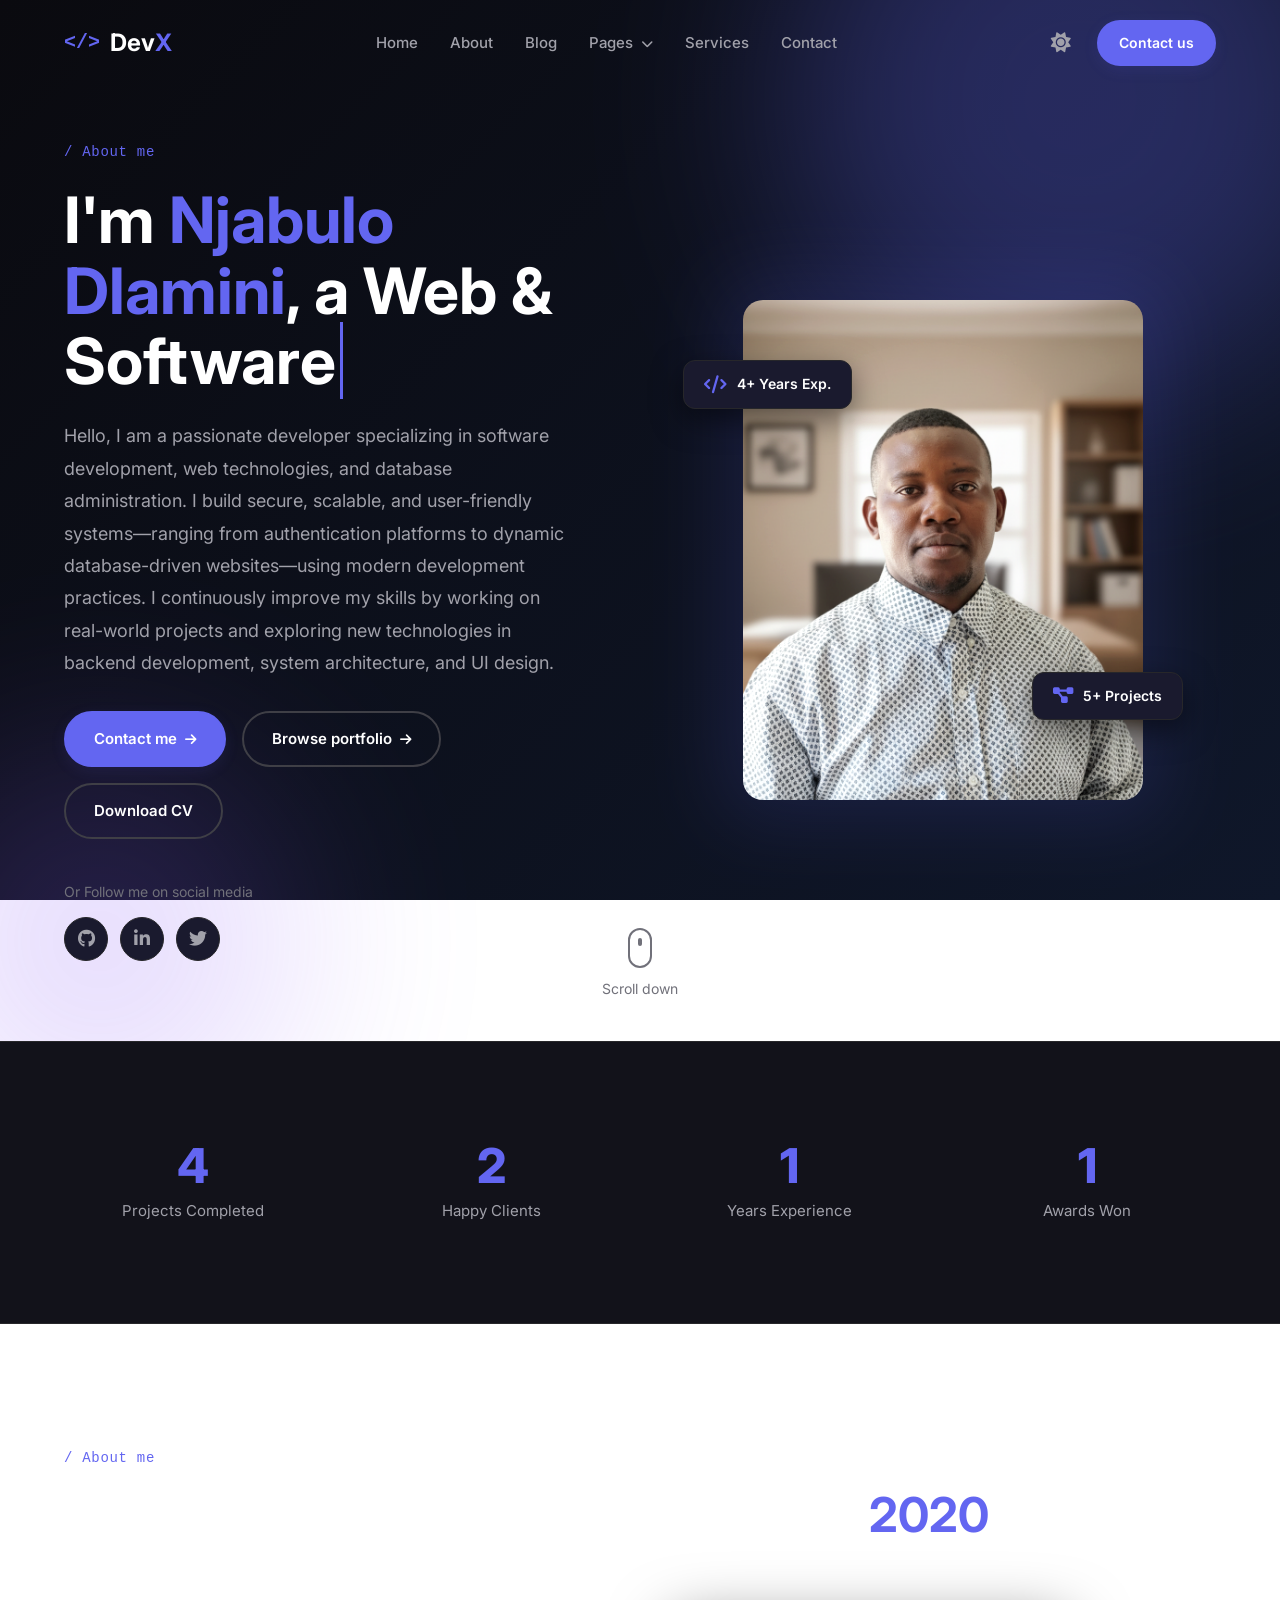
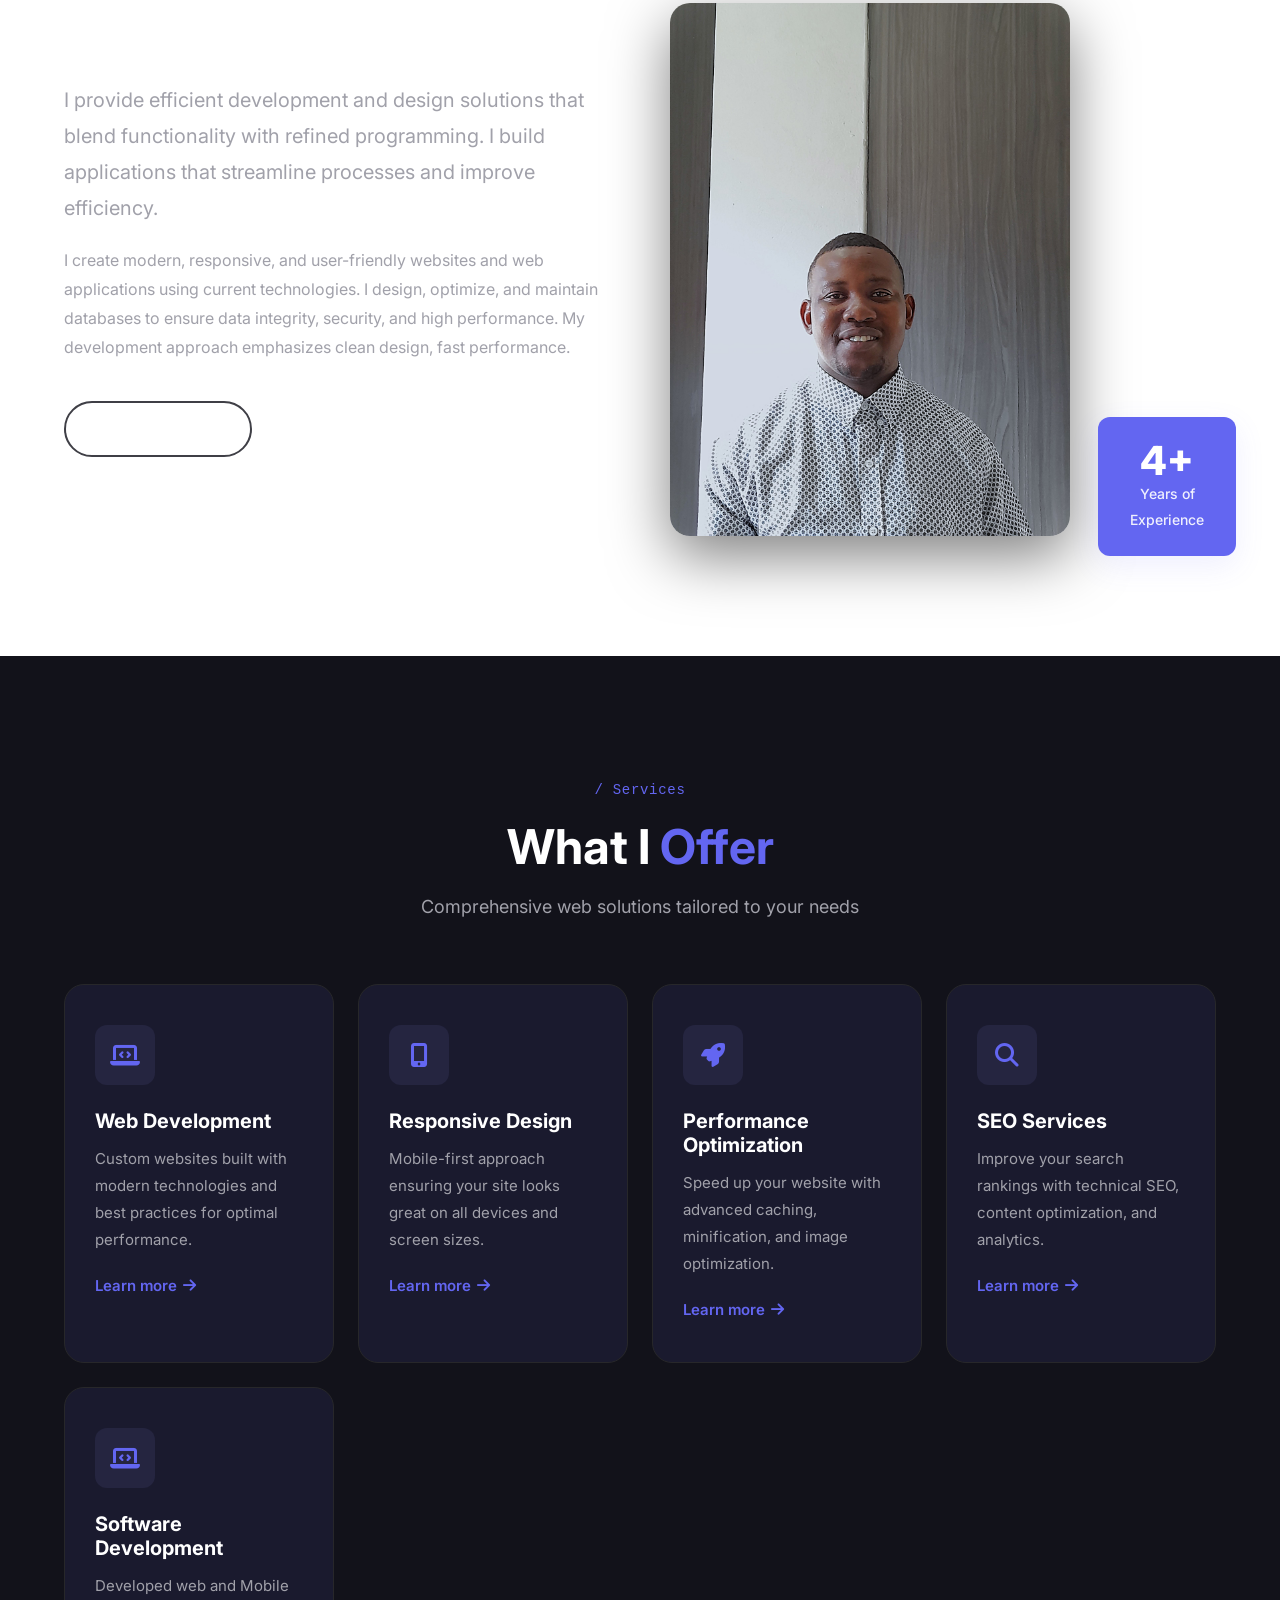
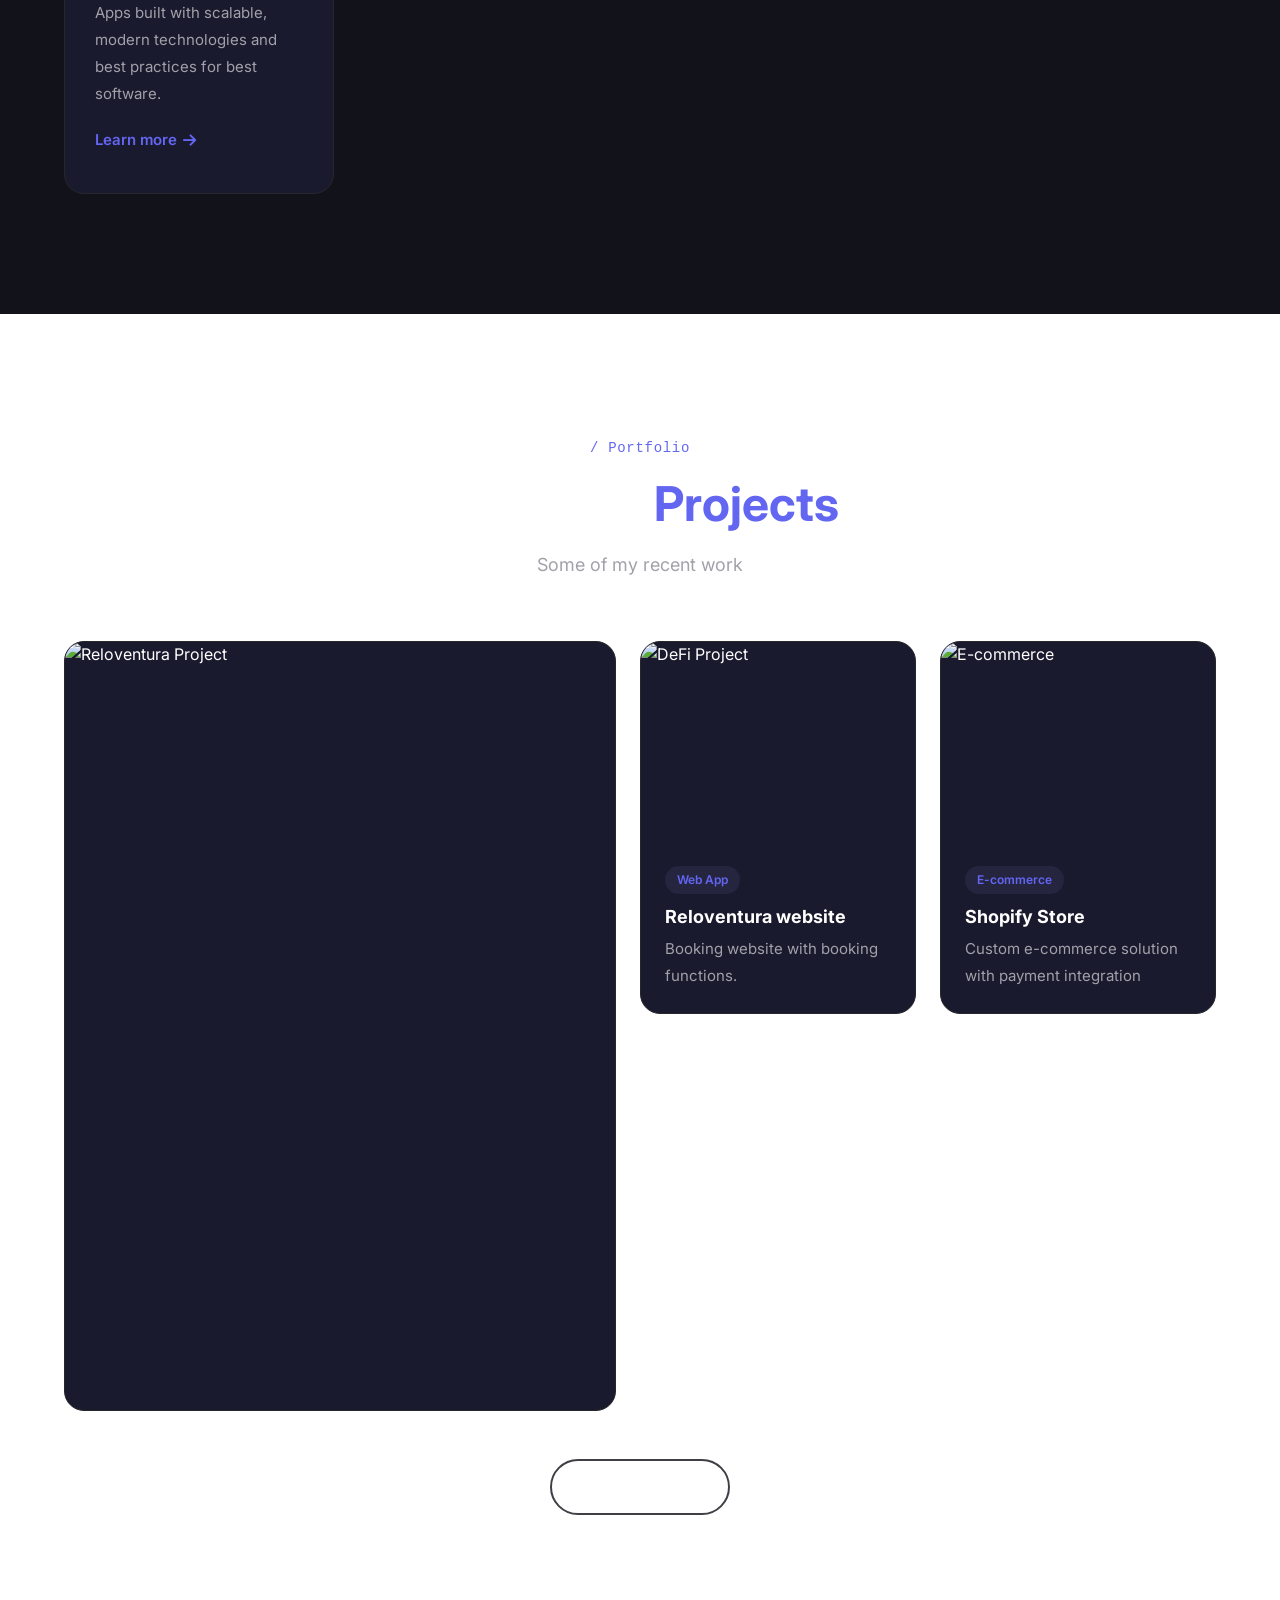
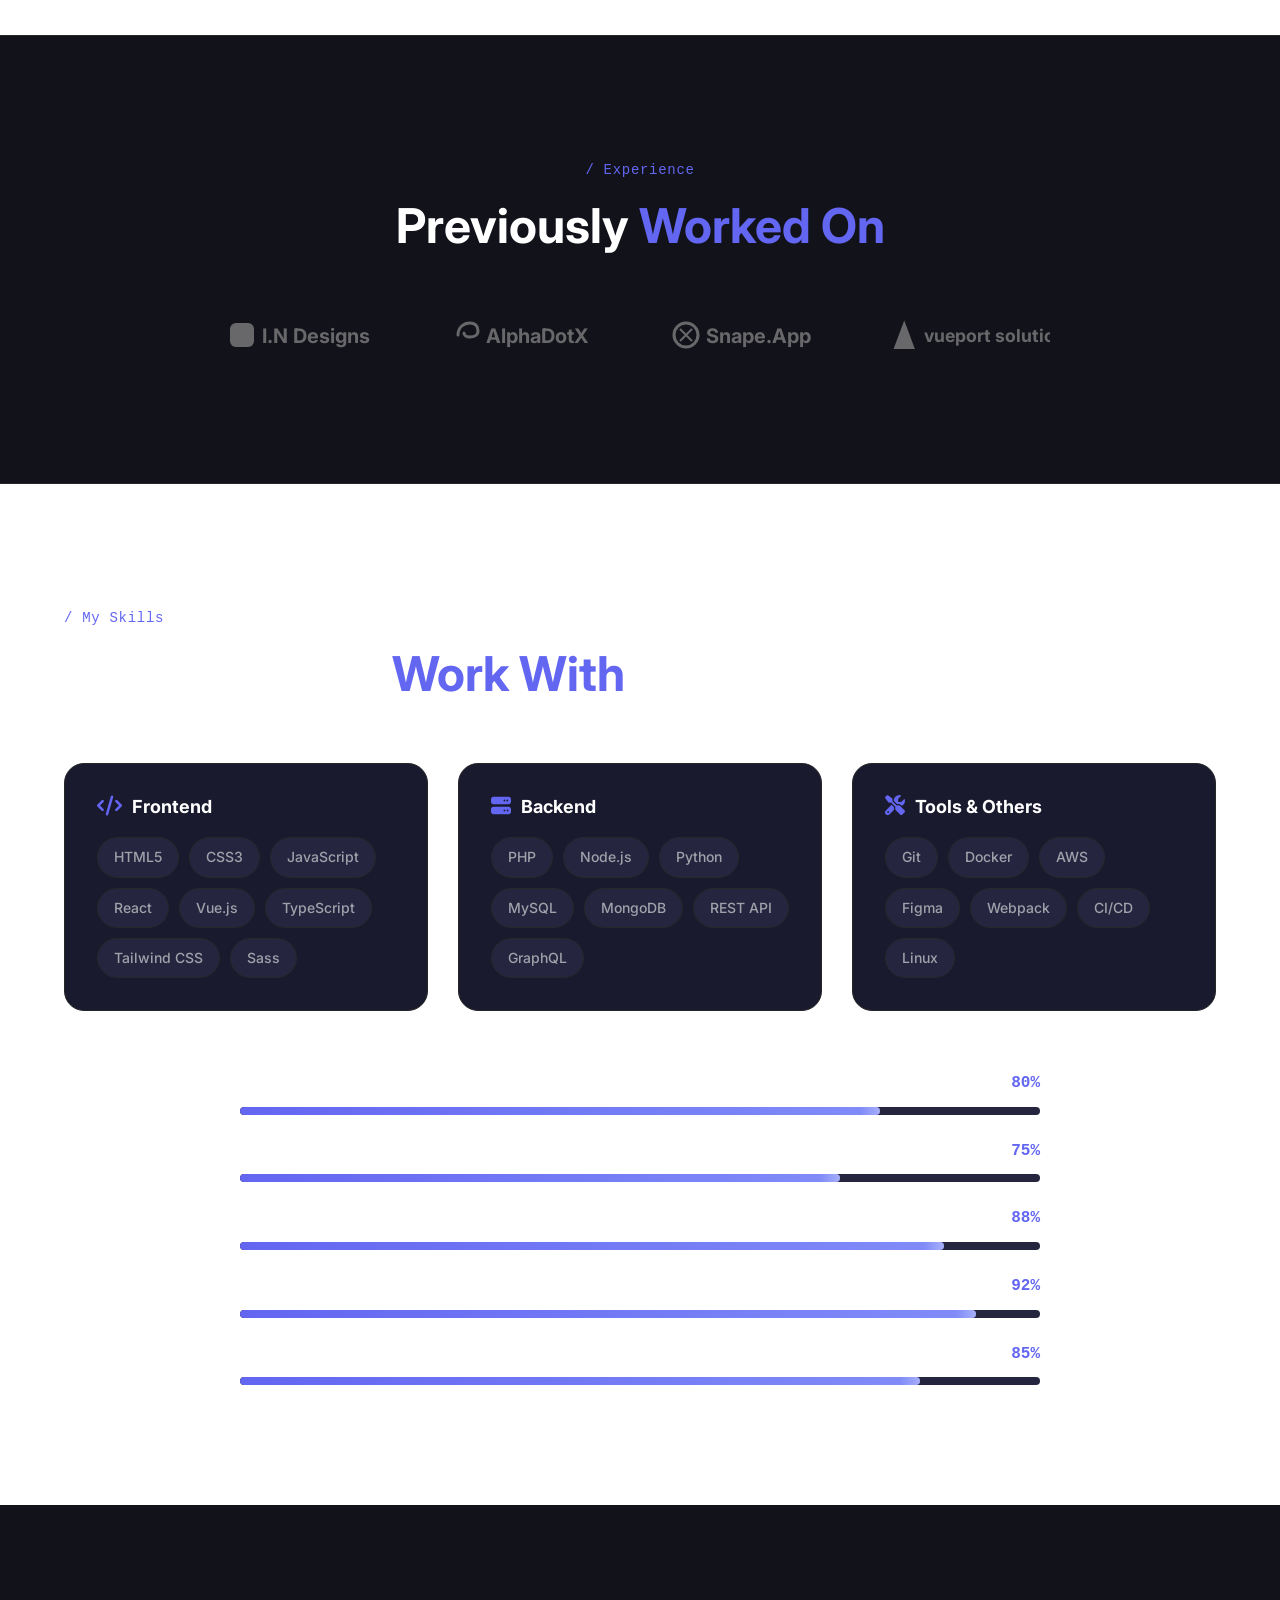
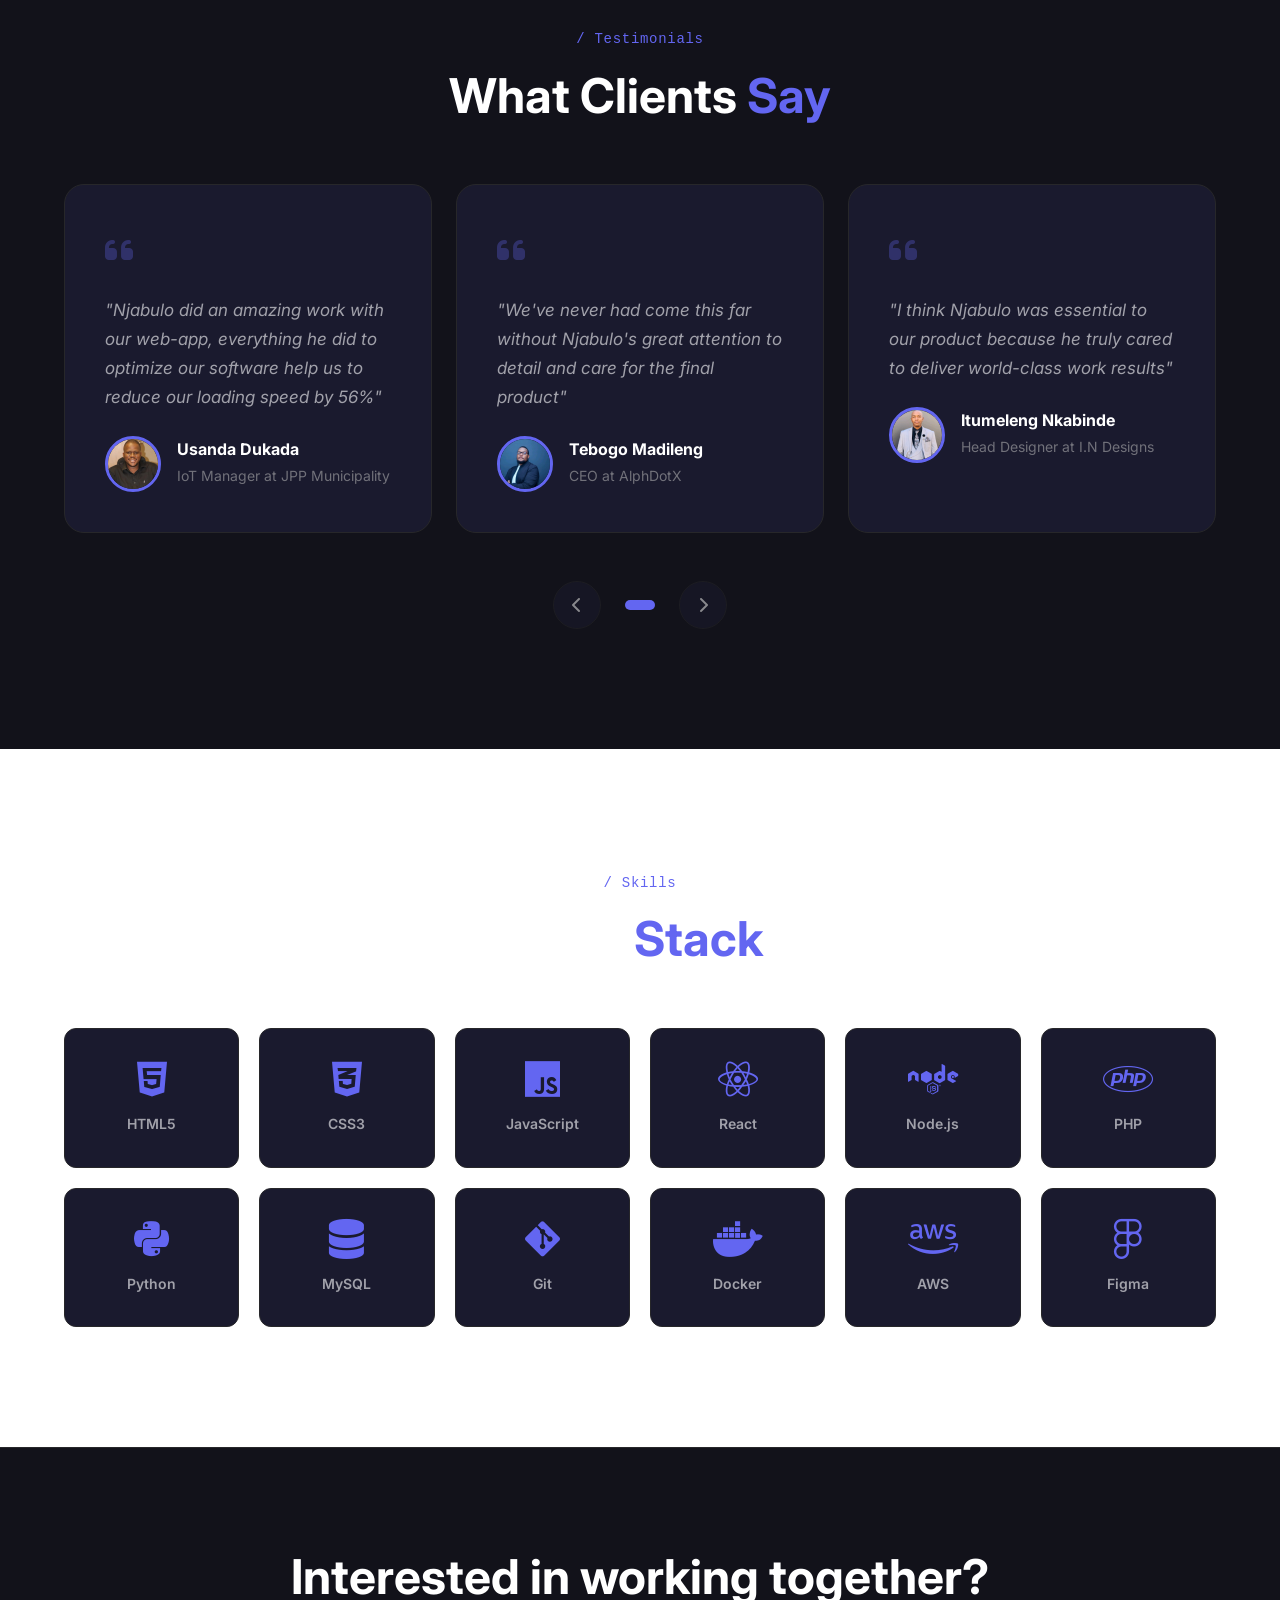
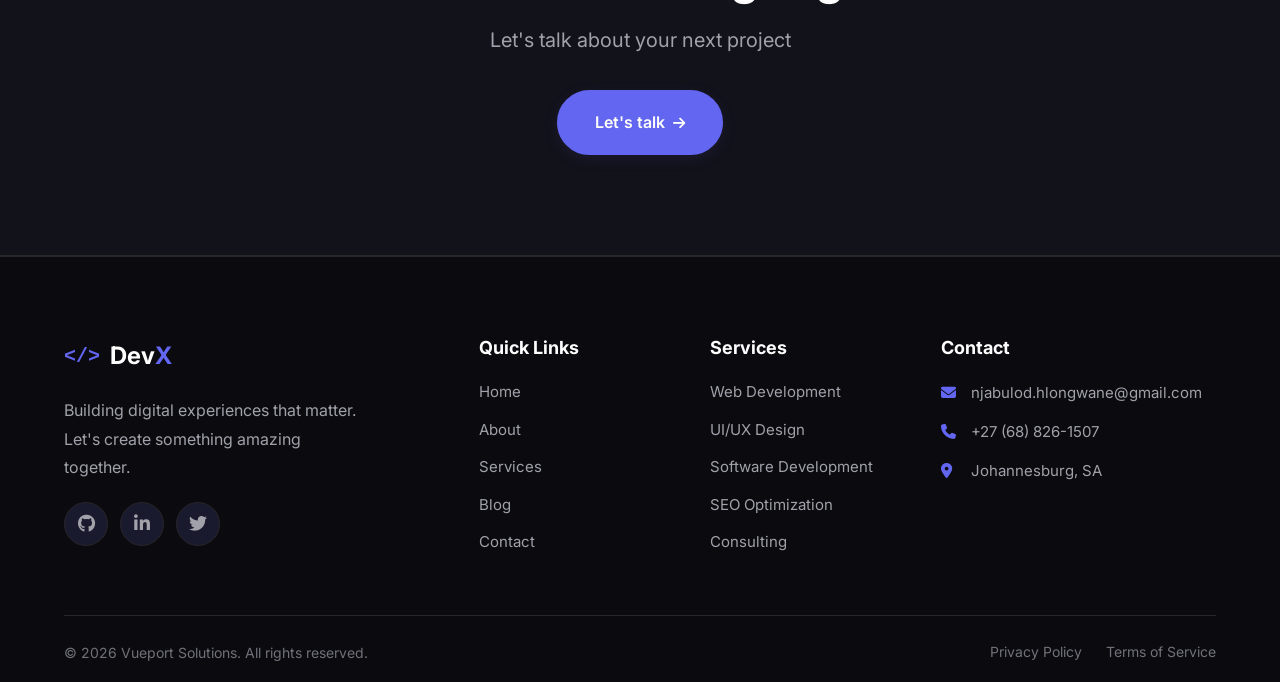
==== commit 20e613ee: "INDEX" ====
--- a/index.html
+++ b/index.html
@@ -3,7 +3,7 @@
 <head>
     <meta charset="UTF-8">
     <meta name="viewport" content="width=device-width, initial-scale=1.0">
-    <title>John - Web Developer Portfolio</title>
+    <title>Njabulo - Web Developer Portfolio</title>
     <meta name="description" content="Professional web developer portfolio showcasing projects and services">
     <link rel="preconnect" href="https://fonts.googleapis.com">
     <link rel="preconnect" href="https://fonts.gstatic.com" crossorigin>
@@ -69,13 +69,14 @@
                     <p class="hero-description">
                         Hello, I am a passionate developer specializing in software development, web technologies, and database administration. I build secure, scalable, and user-friendly systems—ranging from authentication platforms to dynamic database-driven websites—using modern development practices. I continuously improve my skills by working on real-world projects and exploring new technologies in backend development, system architecture, and UI design.
                     </p>
-                    <div class="hero-buttons">
+                   <div class="hero-buttons">
                         <a href="contact.html" class="btn btn-primary">
                             Contact me <i class="fas fa-arrow-right"></i>
                         </a>
                         <a href="#portfolio" class="btn btn-outline">
                             Browse portfolio <i class="fas fa-arrow-right"></i>
                         </a>
+                    <a href="files/Njabulo Dlamini CV.pdf" class="btn btn-outline" download>Download CV</a>
                     </div>
                     <div class="hero-social">
                         <p>Or Follow me on social media</p>
@@ -557,4 +558,4 @@
     <script src="js/main.js"></script>
     <script src="js/slider.js"></script>
 </body>
-</html>+</html>
